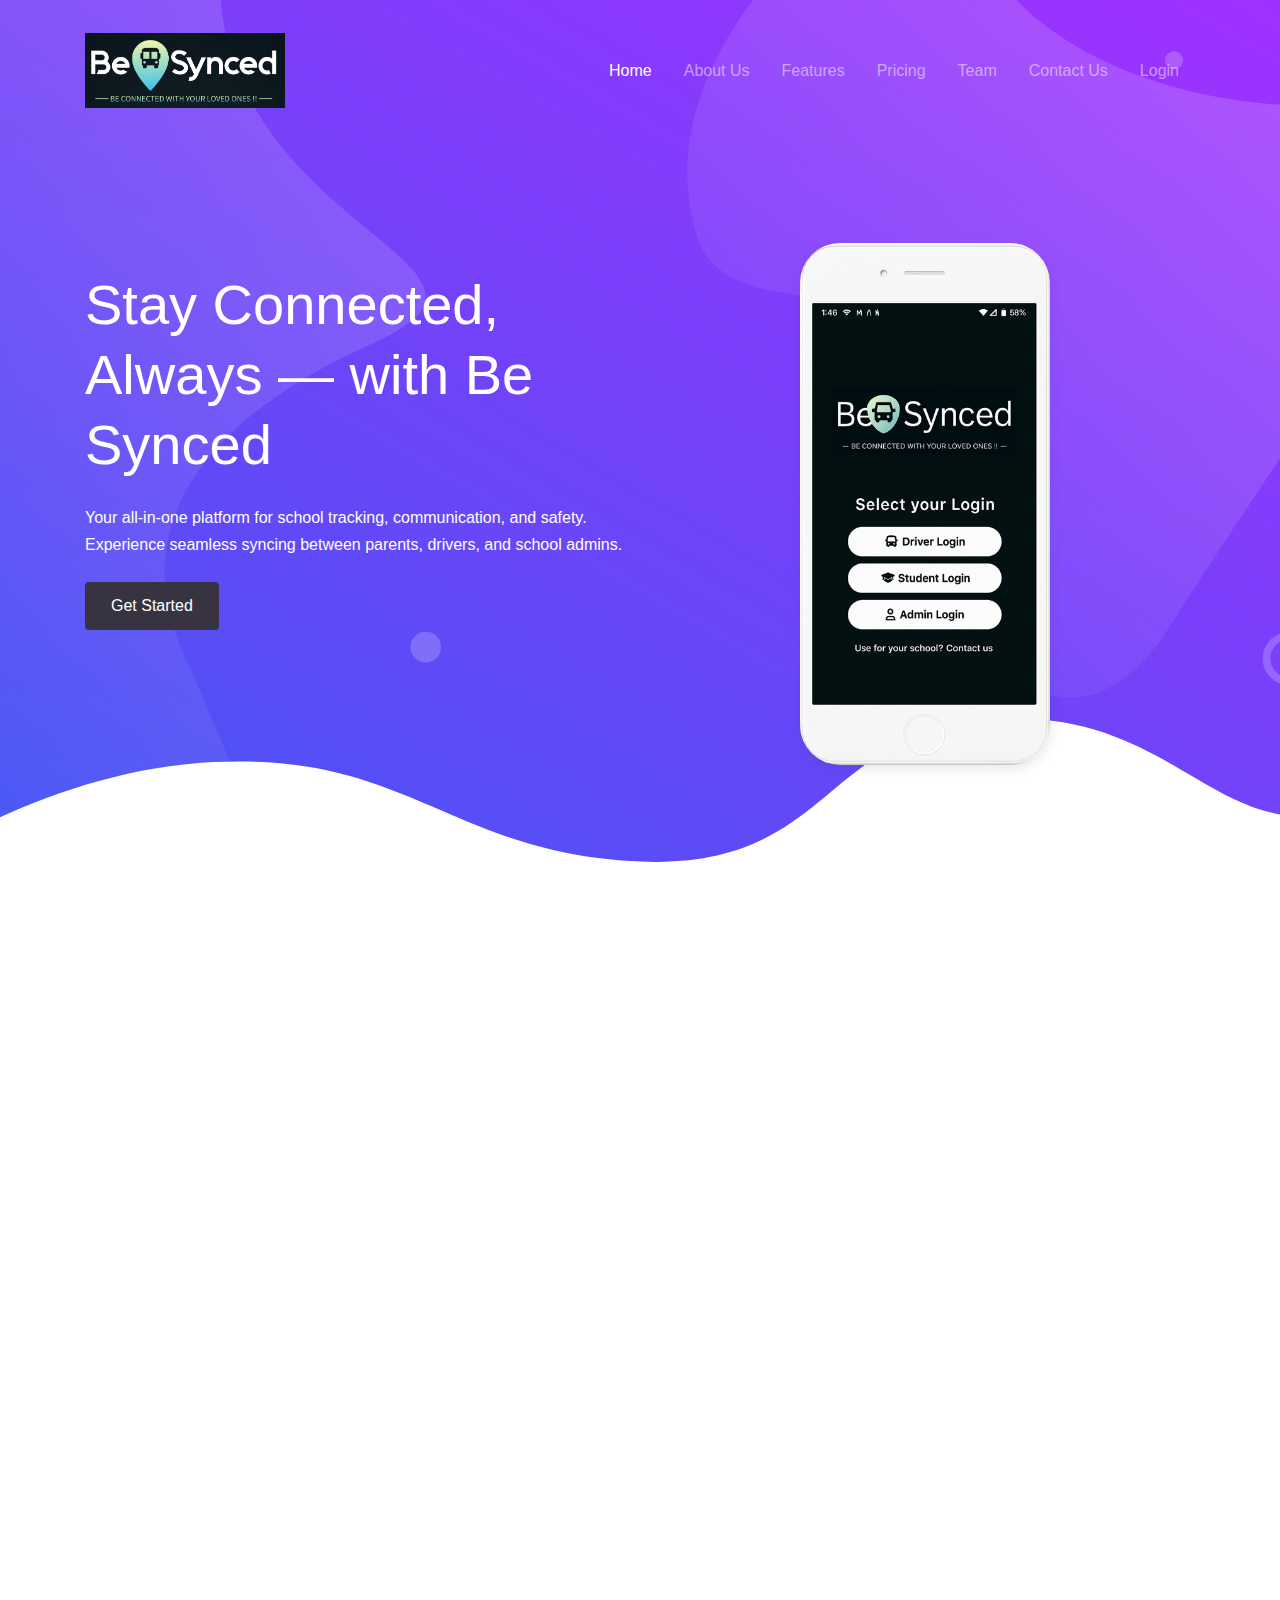
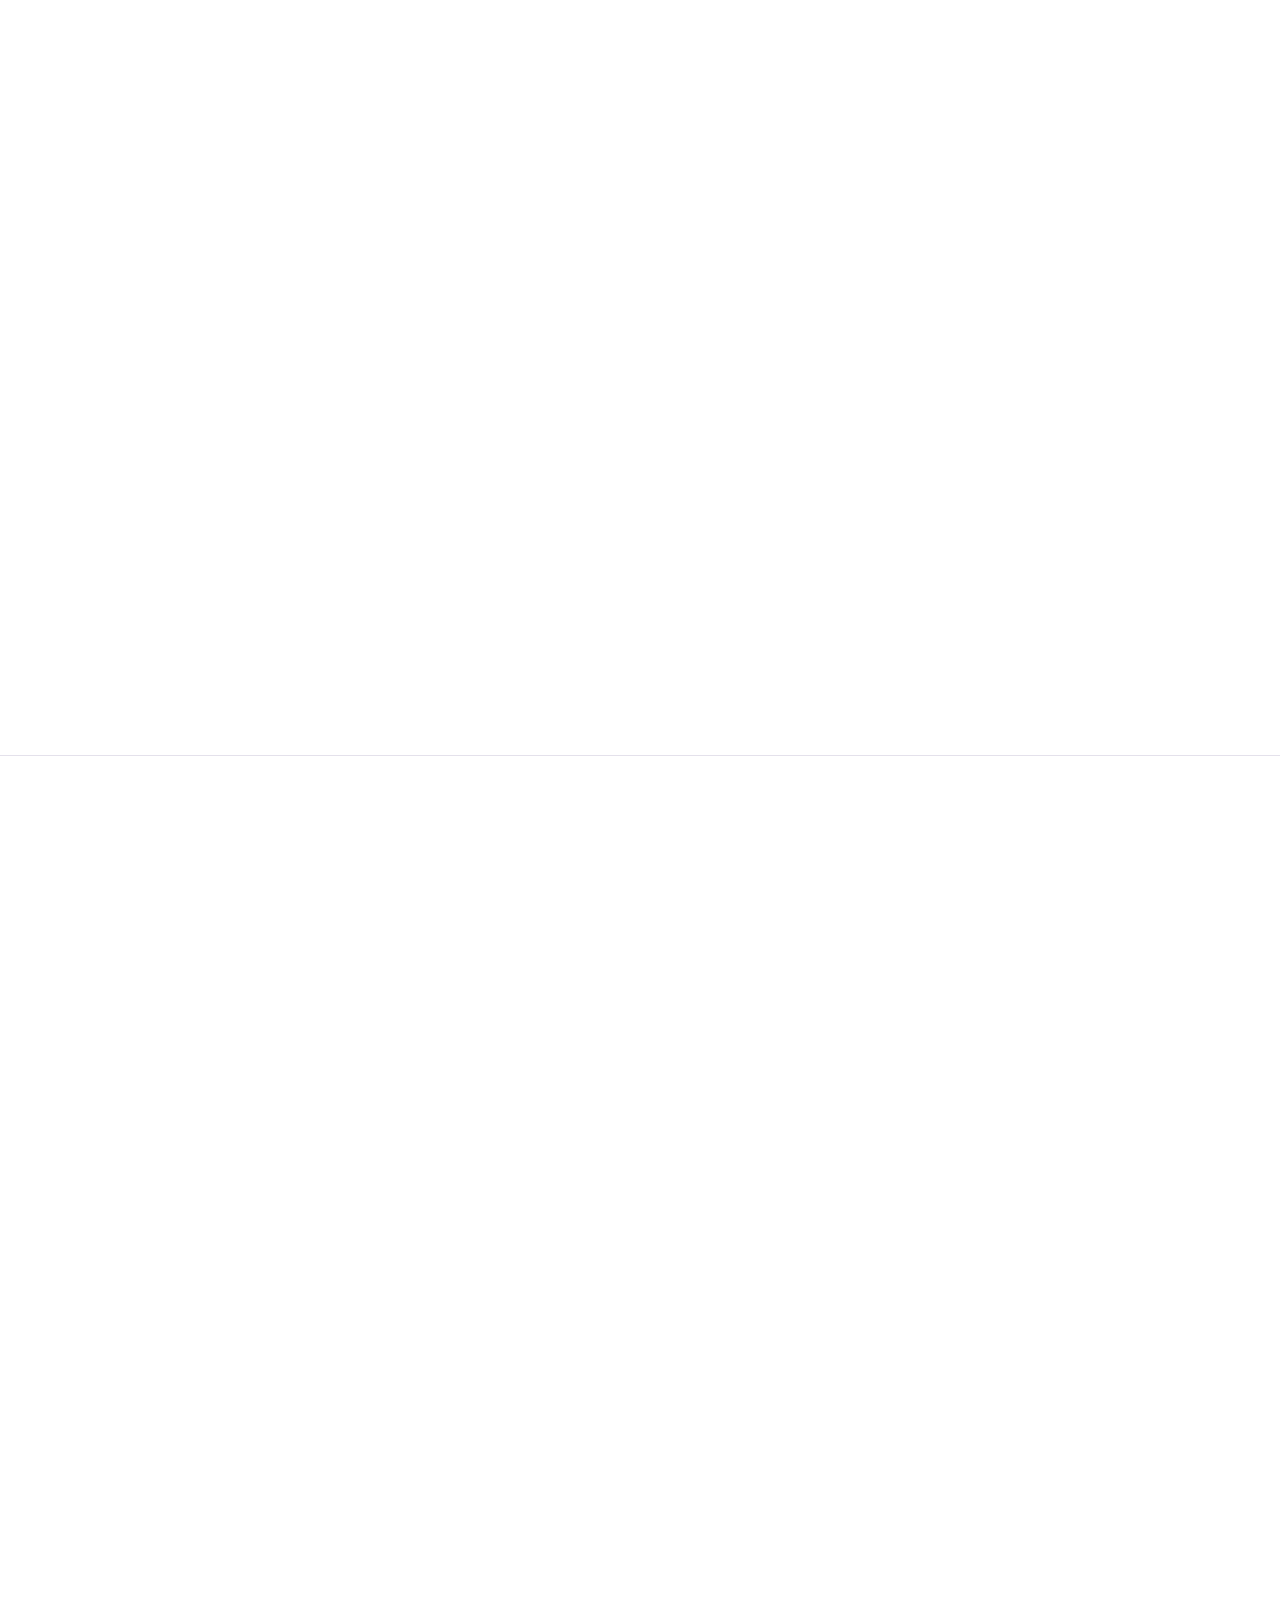
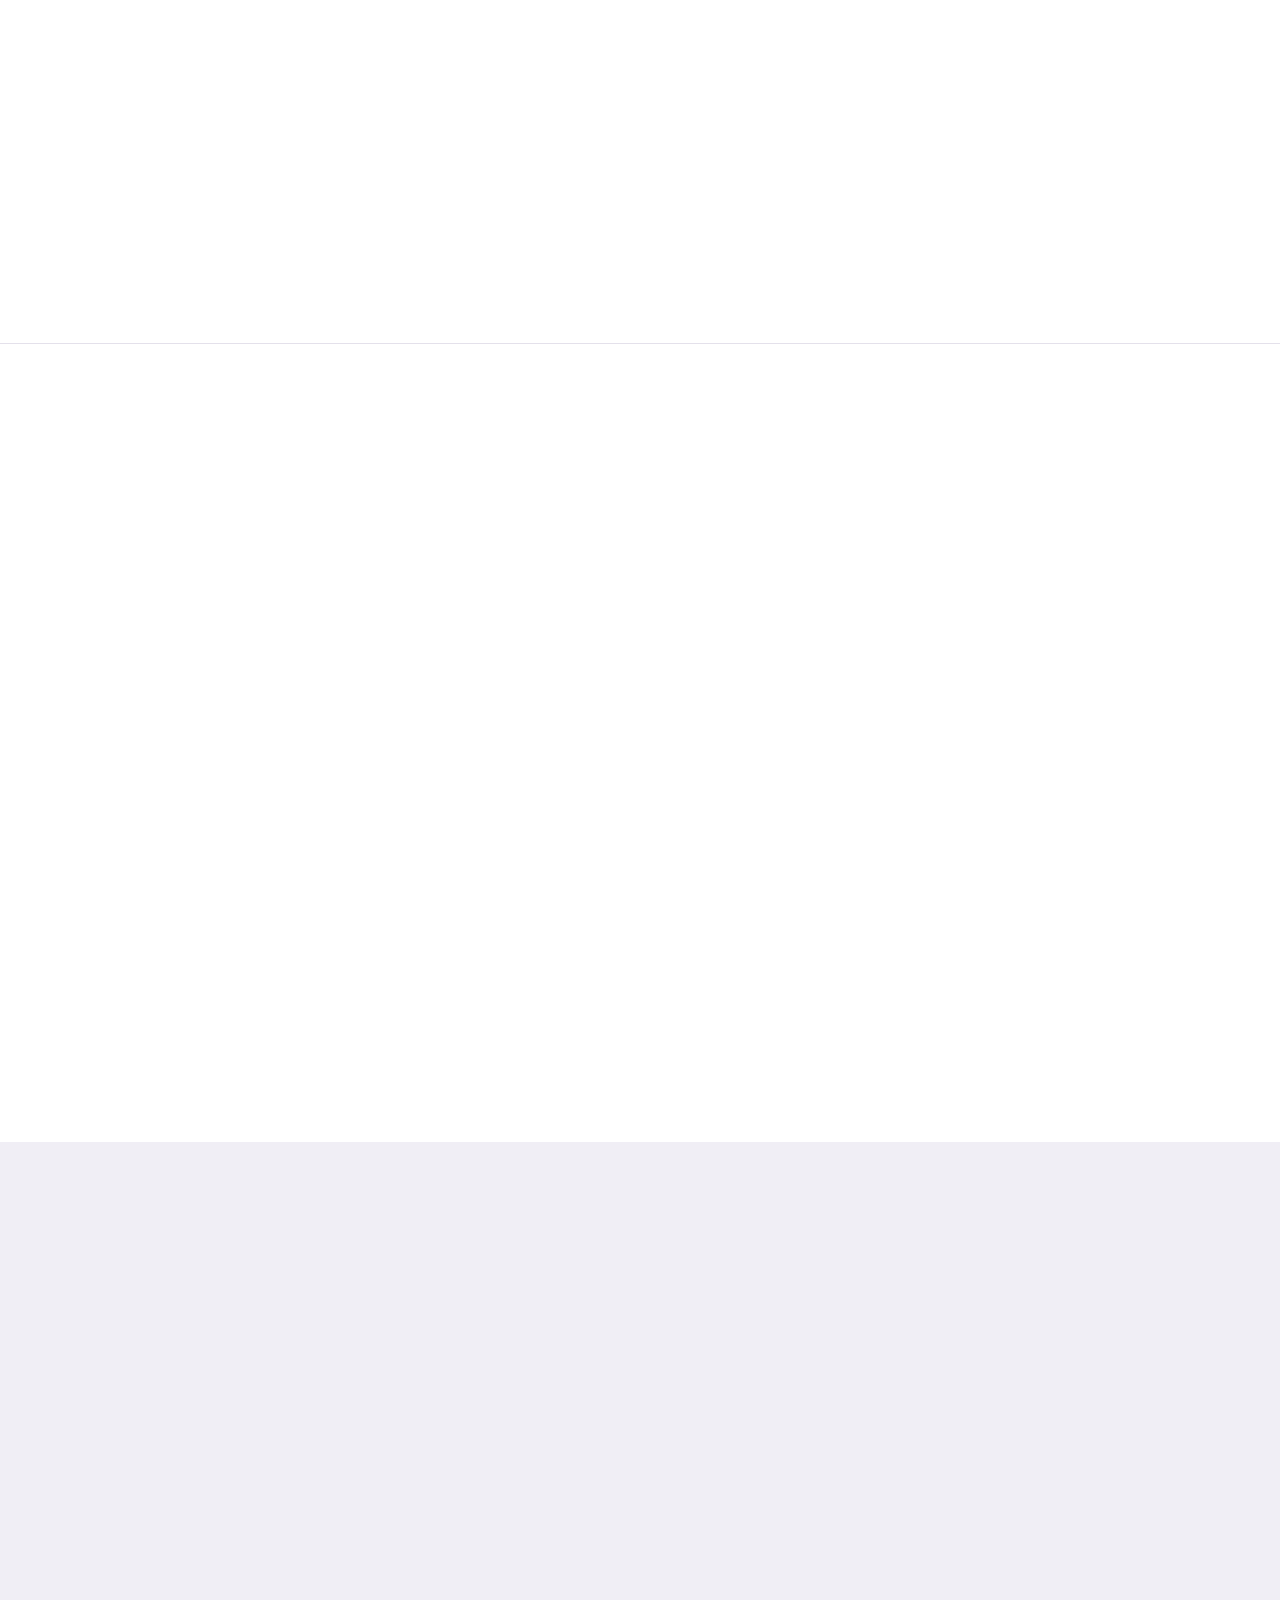
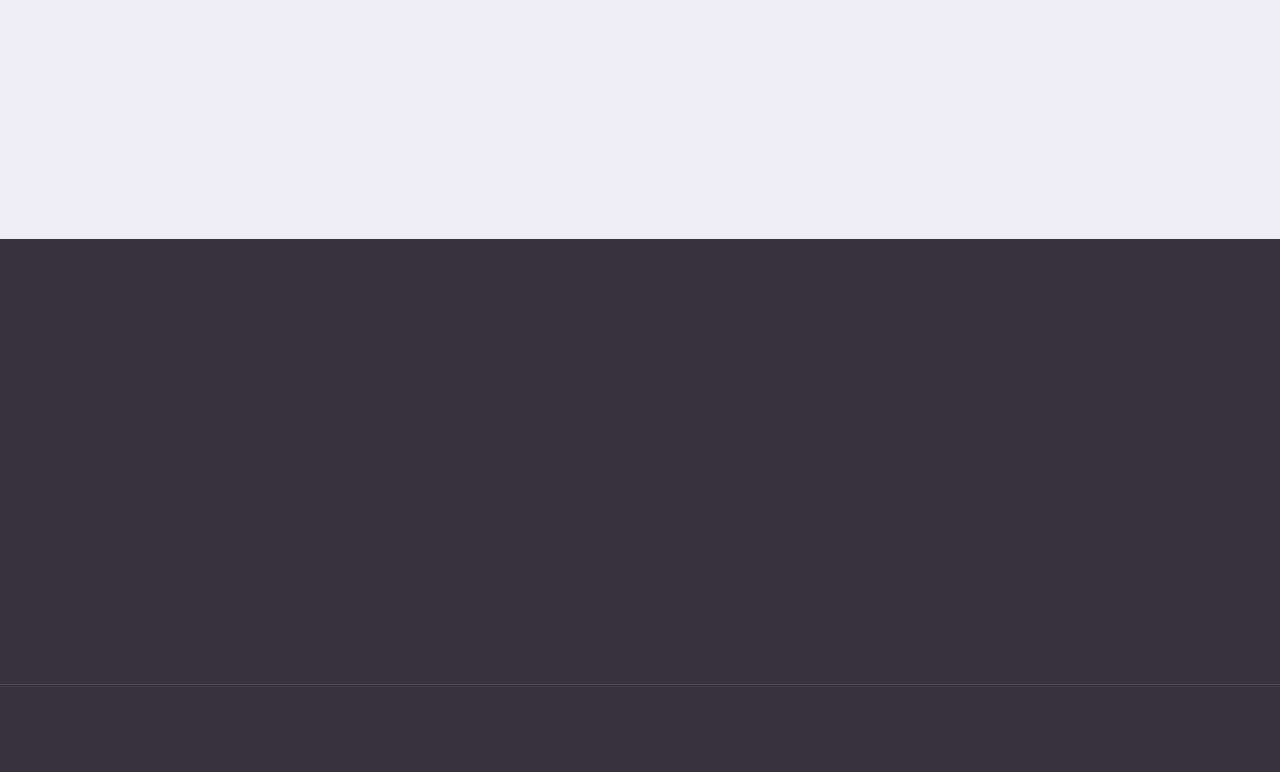
==== index.html @ e5b93aaa "Add files via upload" ====
<!DOCTYPE html>
<html lang="en">
  <head>
    <meta charset="UTF-8" />
    <meta name="viewport" content="width=device-width, initial-scale=1.0" />

    <meta http-equiv="X-UA-Compatible" content="ie=edge" />

    <meta name="description" content="Mobile Application HTML5 Template" />

    <meta name="copyright" content="MACode ID, https://www.macodeid.com/" />

    <title>Be Synced - M routes</title>

    <link
      rel="shortcut icon"
      href="assets/img/location-pin.png"
      type="image/x-icon"
    />

    <link rel="stylesheet" href="assets/css/maicons.css" />

    <link rel="stylesheet" href="assets/vendor/animate/animate.css" />

    <link
      rel="stylesheet"
      href="assets/vendor/owl-carousel/css/owl.carousel.min.css"
    />

    <link rel="stylesheet" href="assets/css/bootstrap.css" />

    <link rel="stylesheet" href="assets/css/mobster.css" />
  </head>
  <body>
    <nav class="navbar navbar-expand-lg navbar-dark navbar-floating">
      <div class="container">
        <a class="navbar-brand" href="#">
          <img src="assets/logo.png" alt="Be Synced" width="200rem" />
        </a>
        <button
          class="navbar-toggler"
          type="button"
          data-toggle="collapse"
          data-target="#navbarToggler"
          aria-controls="navbarToggler"
          aria-expanded="false"
          aria-label="Toggle navigation"
        >
          <span class="navbar-toggler-icon"></span>
        </button>

        <div class="collapse navbar-collapse" id="navbarToggler">
          <ul class="navbar-nav ml-auto mt-3 mt-lg-0">
            <li class="nav-item active">
              <a class="nav-link" href="#">Home</a>
            </li>
            <li class="nav-item">
              <a class="nav-link" href="#about">About Us</a>
            </li>
            <li class="nav-item">
              <a class="nav-link" href="#features">Features</a>
            </li>
            <li class="nav-item">
              <a class="nav-link" href="#pricing">Pricing</a>
            </li>
            <li class="nav-item">
              <a class="nav-link" href="#team">Team</a>
            </li>
            <li class="nav-item">
              <a class="nav-link" href="#contact">Contact Us</a>
            </li>
            <li class="nav-item">
              <a class="nav-link" href="#login">Login</a>
            </li>
          </ul>
        </div>
      </div>
    </nav>

    <div
      class="page-hero-section bg-image hero-home-2"
      style="background-image: url(assets/img/bg_hero_2.svg)"
    >
      <div class="hero-caption">
        <div class="container fg-white h-100">
          <div class="row align-items-center h-100">
            <div class="col-lg-6 wow fadeInUp">
              <h1 class="mb-4 fw-normal">
                Stay Connected, Always — with Be Synced
              </h1>
              <p class="mb-4">
                Your all-in-one platform for school tracking, communication, and
                safety. Experience seamless syncing between parents, drivers,
                and school admins.
              </p>
              <a href="#" class="btn btn-dark">Get Started</a>
            </div>
            <div class="col-lg-6 d-none d-lg-block wow zoomIn">
              <div class="img-place mobile-preview shadow floating-animate">
                <img
                  src="assets/img/landing.png"
                  alt="Be Synced App Preview"
                />
              </div>
            </div>
          </div>
        </div>
      </div>
    </div>

    <div id="features" class="page-section no-scroll">
      <div class="container">
        <h2 class="text-center wow fadeIn">Core Features</h2>
        <div class="row justify-content-center mt-5">
          <div class="col-lg-10">
            <div class="row justify-content-center">
              <div class="col-md-6 col-lg-4 py-3 wow fadeInLeft">
                <div class="card card-body border-0 text-center shadow pt-5">
                  <div class="svg-icon mx-auto mb-4">
                    <img
                      src="assets/img/bus.png"
                      alt=""
                      style="width: 60px; height: auto"
                    />
                  </div>
                  <h5 class="fg-gray">Real-Time Bus Tracking</h5>
                  <p class="fs-small">
                    Track the school bus live and get notified when your child
                    is near school or home.
                  </p>
                </div>
              </div>
              <div class="col-md-6 col-lg-4 py-3 wow fadeInUp">
                <div class="card card-body border-0 text-center shadow pt-5">
                  <div class="svg-icon mx-auto mb-4">
                    <img
                      src="assets/img/attendance.png"
                      alt=""
                      style="width: 60px; height: auto"
                    />
                  </div>
                  <h5 class="fg-gray">Smart Attendance</h5>
                  <p class="fs-small">
                    Automatic attendance system with monthly summaries and
                    alerts for parents and admins.
                  </p>
                </div>
              </div>
              <div class="col-md-6 col-lg-4 py-3 wow fadeInRight">
                <div class="card card-body border-0 text-center shadow pt-5">
                  <div class="svg-icon mx-auto mb-4">
                    <img
                      src="assets/img/chat.png"
                      alt="In-App Chat"
                      style="width: 60px; height: auto"
                    />
                  </div>
                  <h5 class="fg-gray">In-App Chat</h5>
                  <p class="fs-small">
                    Connect drivers, parents, and school staff through secure
                    messaging and alerts.
                  </p>
                </div>
              </div>
            </div>
          </div>
        </div>
      </div>
    </div>

    <div id="about" class="page-section">
      <div class="container">
        <div class="row align-items-center">
          <div class="col-lg-7 wow fadeIn">
            <div class="img-place">
              <img src="assets/img/landing2.jpeg" alt="About Be Synced" />
            </div>
          </div>
          <div class="col-lg-5 pl-lg-5 wow fadeInUp">
            <h2 class="mb-4">About Be Synced</h2>
            <p class="mb-4">
              Be Synced is a comprehensive mobile and web app crafted to
              streamline school transportation and communication. With real-time
              tracking, location-based notifications, and school-wide chat,
              we’re building a smarter, safer connection between school and
              home.
            </p>
            <a href="#features" class="btn btn-outline-primary rounded-pill"
              >Explore Features</a
            >
          </div>
        </div>
      </div>
    </div>

    <hr />

    <!-- Pricing Table -->
    <div class="page-section">
      <div class="container">
        <div class="row justify-content-center text-center wow fadeInUp">
          <div class="col-lg-6">
            <h2 class="mb-3">
              Experience Be Synced — Simple. Powerful. Affordable.
            </h2>
            <p class="mb-5">
              Unlock premium features for seamless school transport tracking,
              all without hidden fees.
            </p>

            <div
              class="btn-group btn-group-toggle rounded-pill btn-switch"
              data-toggle="buttons"
            >
              <label class="btn active">
                <input type="radio" name="options" id="monthly" checked />
                Monthly
              </label>
              <label class="btn">
                <input type="radio" name="options" id="annually" />
                Annually
              </label>
            </div>
          </div>
        </div>

        <div class="pricing-table mt-5 wow fadeInUp">
          <!-- Premium Plan -->
          <div class="pricing-item active no-transform">
            <div class="pricing-header">
              <h5>Premium Plan</h5>
              <h1 class="fw-normal">1500.00/bus</h1>
            </div>
            <div class="pricing-body">
              <ul class="theme-list">
                <li class="list-item">Live Driver & Bus Tracking</li>
                <li class="list-item">Geofencing Alerts</li>
                <li class="list-item">Attendance Management</li>
                <li class="list-item">Chat System for School</li>
                <li class="list-item">Admin Panel Access</li>
                <li class="list-item">24/7 Support</li>
              </ul>
            </div>
            <button class="btn btn-dark">Choose Plan</button>
          </div>

          <!-- Basic Plan -->
          <div class="pricing-item">
            <div class="pricing-header">
              <h5>Basic Plan</h5>
              <h1 class="fw-normal">1200.00/bus</h1>
            </div>
            <div class="pricing-body">
              <ul class="theme-list">
                <li class="list-item">Live Driver & Bus Tracking</li>
                <li class="list-item">Geofencing Alerts</li>
                <li class="list-item">Basic Notifications</li>
                <li class="list-item">Limited Admin Features</li>
                <li class="list-item">Email Support</li>
              </ul>
            </div>
            <button class="btn btn-dark">Choose Plan</button>
          </div>
        </div>
      </div>
    </div>

    <hr />

    <!-- Testimonials -->
    <div class="page-section">
      <div class="container">
        <div class="row justify-content-center text-center">
          <div class="col-lg-6 wow fadeIn">
            <h2>Trusted by Schools, Loved by Users</h2>
            <p>Hear what our users say about their experience with Be Synced</p>
          </div>
        </div>
      </div>

      <div class="container-fluid">
        <div class="owl-carousel stack-carousel mt-5 wow fadeInUp">
          <!-- Testimonial 1 -->
          <div class="item">
            <div class="ratings fs-small py-3">
              <span class="icon mai-star"></span>
              <span class="icon mai-star"></span>
              <span class="icon mai-star"></span>
              <span class="icon mai-star"></span>
              <span class="icon mai-star-half"></span>
            </div>

            <div class="caption">
              Be Synced has transformed how we manage our school transportation.
              Real-time tracking and alerts have made things safer and more
              efficient for our students.
            </div>

            <div class="avatar mt-3">
              <div class="avatar-img">
                <img src="assets/img/person/person_1.png" alt="Principal" />
              </div>
              <div class="avatar-caption">
                <p class="mb-0 fw-medium fg-primary">Anjali Mehra</p>
                <div class="fs-vsmall fw-medium">
                  Principal, Delhi Public School
                </div>
              </div>
            </div>
          </div>

          <!-- Testimonial 2 -->
          <div class="item">
            <div class="ratings fs-small py-3">
              <span class="icon mai-star"></span>
              <span class="icon mai-star"></span>
              <span class="icon mai-star"></span>
              <span class="icon mai-star"></span>
              <span class="icon mai-star"></span>
            </div>

            <div class="caption">
              Managing driver schedules and route tracking used to be chaotic.
              Be Synced made it incredibly easy to stay organized and
              communicate with drivers instantly.
            </div>

            <div class="avatar mt-3">
              <div class="avatar-img">
                <img
                  src="assets/img/person/person_2.png"
                  alt="Transport Manager"
                />
              </div>
              <div class="avatar-caption">
                <p class="mb-0 fw-medium fg-primary">Ravi Sharma</p>
                <div class="fs-vsmall fw-medium">Transport Manager</div>
              </div>
            </div>
          </div>

          <!-- Testimonial 3 -->
          <div class="item">
            <div class="ratings fs-small py-3">
              <span class="icon mai-star"></span>
              <span class="icon mai-star"></span>
              <span class="icon mai-star"></span>
              <span class="icon mai-star"></span>
              <span class="icon mai-star-half"></span>
            </div>

            <div class="caption">
              As a parent, knowing where the bus is and getting notified when my
              child reaches school brings peace of mind. Thank you, Be Synced!
            </div>

            <div class="avatar mt-3">
              <div class="avatar-img">
                <img src="assets/img/person/person_3.png" alt="Parent" />
              </div>
              <div class="avatar-caption">
                <p class="mb-0 fw-medium fg-primary">Neha Kapoor</p>
                <div class="fs-vsmall fw-medium">Parent</div>
              </div>
            </div>
          </div>
        </div>
      </div>
    </div>

    <!-- FAQ -->
    <div class="page-section bg-light">
      <div class="container">
        <div class="row justify-content-center align-items-center">
          <div class="col-lg-5 py-3 wow fadeInUp">
            <h2 class="mb-4">
              Frequently <br />
              Asked Questions
            </h2>
            <p>
              Got questions about Be Synced? We’ve answered some of the most
              common ones to help you get started faster and smoother.
            </p>

            <p class="fg-primary fw-medium">Still need help?</p>
            <a
              href="support@m-routes.tech"
              class="btn btn-gradient btn-split-icon rounded-pill"
            >
              <span class="icon mai-call-outline"></span> Contact Us
            </a>
          </div>
          <div class="col-lg-7 py-3 no-scroll-x">
            <div class="accordion accordion-gap" id="accordionFAQ">
              <!-- FAQ 1 -->
              <div class="accordion-item wow fadeInRight">
                <div class="accordion-trigger" id="headingOne">
                  <button
                    class="btn collapsed"
                    type="button"
                    data-toggle="collapse"
                    data-target="#faq1"
                    aria-expanded="false"
                    aria-controls="faq1"
                  >
                    How does real-time bus tracking work?
                  </button>
                </div>
                <div
                  id="faq1"
                  class="collapse"
                  aria-labelledby="headingOne"
                  data-parent="#accordionFAQ"
                >
                  <div class="accordion-content">
                    <p>
                      Be Synced uses GPS technology and mobile connectivity to
                      display the exact location of each bus on a live map.
                      Parents, drivers, and school admins can all see this from
                      their respective dashboards.
                    </p>
                  </div>
                </div>
              </div>

              <!-- FAQ 2 -->
              <div class="accordion-item wow fadeInRight">
                <div class="accordion-trigger" id="headingTwo">
                  <button
                    class="btn"
                    type="button"
                    data-toggle="collapse"
                    data-target="#faq2"
                    aria-expanded="true"
                    aria-controls="faq2"
                  >
                    Can parents receive notifications when buses arrive?
                  </button>
                </div>
                <div
                  id="faq2"
                  class="collapse show"
                  aria-labelledby="headingTwo"
                  data-parent="#accordionFAQ"
                >
                  <div class="accordion-content">
                    <p>
                      Yes! Parents can opt-in to receive real-time push
                      notifications when the bus is nearing pickup or drop-off
                      points, including when the child reaches or leaves school.
                    </p>
                  </div>
                </div>
              </div>

              <!-- FAQ 3 -->
              <div class="accordion-item wow fadeInRight">
                <div class="accordion-trigger" id="headingThree">
                  <button
                    class="btn collapsed"
                    type="button"
                    data-toggle="collapse"
                    data-target="#faq3"
                    aria-expanded="false"
                    aria-controls="faq3"
                  >
                    What if a driver changes the route?
                  </button>
                </div>
                <div
                  id="faq3"
                  class="collapse"
                  aria-labelledby="headingThree"
                  data-parent="#accordionFAQ"
                >
                  <div class="accordion-content">
                    <p>
                      Any route deviation is instantly visible to school
                      administrators. Alerts can be triggered if buses go off
                      the designated route, ensuring transparency and safety.
                    </p>
                  </div>
                </div>
              </div>

              <!-- FAQ 4 -->
              <div class="accordion-item wow fadeInRight">
                <div class="accordion-trigger" id="headingFour">
                  <button
                    class="btn collapsed"
                    type="button"
                    data-toggle="collapse"
                    data-target="#faq4"
                    aria-expanded="false"
                    aria-controls="faq4"
                  >
                    Is Be Synced available on both Android and iOS?
                  </button>
                </div>
                <div
                  id="faq4"
                  class="collapse"
                  aria-labelledby="headingFour"
                  data-parent="#accordionFAQ"
                >
                  <div class="accordion-content">
                    <p>
                      Currently, Be Synced is available for Android devices. An
                      iOS version is under development and will be launched
                      soon.
                    </p>
                  </div>
                </div>
              </div>

              <!-- FAQ 5 -->
              <div class="accordion-item wow fadeInRight">
                <div class="accordion-trigger" id="headingFive">
                  <button
                    class="btn collapsed"
                    type="button"
                    data-toggle="collapse"
                    data-target="#faq5"
                    aria-expanded="false"
                    aria-controls="faq5"
                  >
                    How secure is student data?
                  </button>
                </div>
                <div
                  id="faq5"
                  class="collapse"
                  aria-labelledby="headingFive"
                  data-parent="#accordionFAQ"
                >
                  <div class="accordion-content">
                    <p>
                      Be Synced follows industry best practices to secure data.
                      All communication is encrypted, and access to data is
                      restricted based on user roles (e.g., parent, driver,
                      admin).
                    </p>
                  </div>
                </div>
              </div>

              <!-- FAQ 6 -->
              <div class="accordion-item wow fadeInRight">
                <div class="accordion-trigger" id="headingSix">
                  <button
                    class="btn collapsed"
                    type="button"
                    data-toggle="collapse"
                    data-target="#faq6"
                    aria-expanded="false"
                    aria-controls="faq6"
                  >
                    Can we manage multiple schools with one account?
                  </button>
                </div>
                <div
                  id="faq6"
                  class="collapse"
                  aria-labelledby="headingSix"
                  data-parent="#accordionFAQ"
                >
                  <div class="accordion-content">
                    <p>
                      Yes. Be Synced supports multi-school management from a
                      single dashboard. Ideal for educational groups managing
                      several institutions.
                    </p>
                  </div>
                </div>
              </div>
            </div>
          </div>
        </div>
      </div>
    </div>

    <div class="page-footer-section bg-dark fg-white">
      <div class="container mb-5">
        <div class="row justify-content-center text-center wow fadeInUp">
          <div class="col-lg-8">
            <div class="text-center mb-3">
              <img src="assets/logo.png" alt="Be Synced Logo" height="80" />
            </div>
            <h3 class="mb-3"><span class="fg-primary">Be</span> Synced</h3>
            <p class="caption">
              Empowering schools and parents with real-time student transport
              monitoring and communication.<br />
              Designed for safety, reliability, and peace of mind.
            </p>

            <ul class="nav justify-content-center py-3">
              <li class="nav-item">
                <a href="index.html" class="nav-link fg-white px-4">Home</a>
              </li>
              <li class="nav-item">
                <a href="#features" class="nav-link fg-white px-4">Features</a>
              </li>
              <li class="nav-item">
                <a href="#pricing" class="nav-link fg-white px-4">Pricing</a>
              </li>
              <li class="nav-item">
                <a href="#testimonials" class="nav-link fg-white px-4"
                  >Testimonials</a
                >
              </li>
              <li class="nav-item">
                <a href="#faq" class="nav-link fg-white px-4">FAQ</a>
              </li>
            </ul>
          </div>
        </div>
      </div>

      <hr />
      <p class="text-center mt-4 wow fadeIn">
        &copy; 2025 <strong>M-Routes</strong>. All Rights Reserved. | Developed
        by
        <a href="mailto:support@mroutes.in" class="fg-white fw-medium"
          >Indian for India</a
        >
      </p>
    </div>

    <script src="assets/js/jquery-3.5.1.min.js"></script>

    <script src="assets/js/bootstrap.bundle.min.js"></script>

    <script src="assets/vendor/owl-carousel/js/owl.carousel.min.js"></script>

    <script src="assets/vendor/wow/wow.min.js"></script>

    <script src="assets/js/mobster.js"></script>
  </body>
</html>
---- assets/css/maicons.css ----
@font-face {
  font-family: 'maicons';
  src:  url('../fonts/maicons.eot?c9nlkl');
  src:  url('../fonts/maicons.eot?c9nlkl#iefix') format('embedded-opentype'),
    url('../fonts/maicons.ttf?c9nlkl') format('truetype'),
    url('../fonts/maicons.woff?c9nlkl') format('woff'),
    url('../fonts/maicons.svg?c9nlkl#maicons') format('svg');
  font-weight: normal;
  font-style: normal;
  font-display: block;
}

[class^="mai-"], [class*=" mai-"] {
  /* use !important to prevent issues with browser extensions that change fonts */
  font-family: 'maicons' !important;
  speak: none;
  font-style: normal;
  font-weight: normal;
  font-variant: normal;
  text-transform: none;
  line-height: 1;

  /* Better Font Rendering =========== */
  -webkit-font-smoothing: antialiased;
  -moz-osx-font-smoothing: grayscale;
}

.mai-add:before {
  content: "\e900";
}
.mai-add-circle:before {
  content: "\e901";
}
.mai-add-circle-outline:before {
  content: "\e902";
}
.mai-airplane:before {
  content: "\e903";
}
.mai-airplane-outline:before {
  content: "\e904";
}
.mai-alarm:before {
  content: "\e905";
}
.mai-alarm-outline:before {
  content: "\e906";
}
.mai-albums:before {
  content: "\e907";
}
.mai-albums-outline:before {
  content: "\e908";
}
.mai-alert:before {
  content: "\e909";
}
.mai-alert-circle:before {
  content: "\e90a";
}
.mai-alert-circle-outline:before {
  content: "\e90b";
}
.mai-analytics:before {
  content: "\e90c";
}
.mai-analytics-outline:before {
  content: "\e90d";
}
.mai-aperture:before {
  content: "\e90e";
}
.mai-aperture-outline:before {
  content: "\e90f";
}
.mai-apps:before {
  content: "\e910";
}
.mai-apps-outline:before {
  content: "\e911";
}
.mai-archive:before {
  content: "\e912";
}
.mai-archive-outline:before {
  content: "\e913";
}
.mai-arrow-back:before {
  content: "\e914";
}
.mai-arrow-back-circle:before {
  content: "\e915";
}
.mai-arrow-back-circle-outline:before {
  content: "\e916";
}
.mai-arrow-down:before {
  content: "\e917";
}
.mai-arrow-down-circle:before {
  content: "\e918";
}
.mai-arrow-down-circle-outline:before {
  content: "\e919";
}
.mai-arrow-forward:before {
  content: "\e91a";
}
.mai-arrow-forward-circle:before {
  content: "\e91b";
}
.mai-arrow-forward-circle-outline:before {
  content: "\e91c";
}
.mai-arrow-redo:before {
  content: "\e91d";
}
.mai-arrow-redo-circle:before {
  content: "\e91e";
}
.mai-arrow-redo-circle-outline:before {
  content: "\e91f";
}
.mai-arrow-redo-outline:before {
  content: "\e920";
}
.mai-arrow-undo:before {
  content: "\e921";
}
.mai-arrow-undo-circle:before {
  content: "\e922";
}
.mai-arrow-undo-circle-outline:before {
  content: "\e923";
}
.mai-arrow-undo-outline:before {
  content: "\e924";
}
.mai-arrow-up:before {
  content: "\e925";
}
.mai-arrow-up-circle:before {
  content: "\e926";
}
.mai-arrow-up-circle-outline:before {
  content: "\e927";
}
.mai-at:before {
  content: "\e928";
}
.mai-at-circle:before {
  content: "\e929";
}
.mai-at-circle-outline:before {
  content: "\e92a";
}
.mai-attach:before {
  content: "\e92b";
}
.mai-attach-outline:before {
  content: "\e92c";
}
.mai-backspace:before {
  content: "\e92d";
}
.mai-backspace-outline:before {
  content: "\e92e";
}
.mai-bandage:before {
  content: "\e92f";
}
.mai-bandage-outline:before {
  content: "\e930";
}
.mai-bar-chart:before {
  content: "\e932";
}
.mai-bar-chart-outline:before {
  content: "\e933";
}
.mai-barbell:before {
  content: "\e931";
}
.mai-barcode:before {
  content: "\e934";
}
.mai-barcode-outline:before {
  content: "\e935";
}
.mai-baseball:before {
  content: "\e936";
}
.mai-baseball-outline:before {
  content: "\e937";
}
.mai-basket:before {
  content: "\e938";
}
.mai-basket-outline:before {
  content: "\e93b";
}
.mai-basketball:before {
  content: "\e939";
}
.mai-basketball-outline:before {
  content: "\e93a";
}
.mai-battery-charging:before {
  content: "\e93c";
}
.mai-battery-dead:before {
  content: "\e93d";
}
.mai-battery-full:before {
  content: "\e93e";
}
.mai-battery-half:before {
  content: "\e93f";
}
.mai-beaker:before {
  content: "\e940";
}
.mai-beaker-outline:before {
  content: "\e941";
}
.mai-bed:before {
  content: "\e942";
}
.mai-bed-outline:before {
  content: "\e943";
}
.mai-beer:before {
  content: "\e944";
}
.mai-beer-outline:before {
  content: "\e945";
}
.mai-bicycle:before {
  content: "\e946";
}
.mai-bluetooth:before {
  content: "\e947";
}
.mai-boat:before {
  content: "\e948";
}
.mai-boat-outline:before {
  content: "\e949";
}
.mai-body:before {
  content: "\e94a";
}
.mai-body-outline:before {
  content: "\e94b";
}
.mai-bonfire:before {
  content: "\e94c";
}
.mai-bonfire-outline:before {
  content: "\e94d";
}
.mai-book:before {
  content: "\e94e";
}
.mai-book-outline:before {
  content: "\e953";
}
.mai-bookmark:before {
  content: "\e94f";
}
.mai-bookmark-outline:before {
  content: "\e950";
}
.mai-bookmarks:before {
  content: "\e951";
}
.mai-bookmarks-outline:before {
  content: "\e952";
}
.mai-briefcase:before {
  content: "\e954";
}
.mai-briefcase-outline:before {
  content: "\e955";
}
.mai-browsers:before {
  content: "\e956";
}
.mai-browsers-outline:before {
  content: "\e957";
}
.mai-brush:before {
  content: "\e958";
}
.mai-brush-outline:before {
  content: "\e959";
}
.mai-bug:before {
  content: "\e95a";
}
.mai-bug-outline:before {
  content: "\e95b";
}
.mai-build:before {
  content: "\e95c";
}
.mai-build-outline:before {
  content: "\e95d";
}
.mai-bulb:before {
  content: "\e95e";
}
.mai-bulb-outline:before {
  content: "\e95f";
}
.mai-bus:before {
  content: "\e960";
}
.mai-bus-outline:before {
  content: "\e963";
}
.mai-business:before {
  content: "\e961";
}
.mai-business-outline:before {
  content: "\e962";
}
.mai-cafe:before {
  content: "\e964";
}
.mai-cafe-outline:before {
  content: "\e965";
}
.mai-calculator:before {
  content: "\e966";
}
.mai-calculator-outline:before {
  content: "\e967";
}
.mai-calendar:before {
  content: "\e968";
}
.mai-calendar-outline:before {
  content: "\e969";
}
.mai-call:before {
  content: "\e96a";
}
.mai-call-outline:before {
  content: "\e96b";
}
.mai-camera:before {
  content: "\e96c";
}
.mai-camera-outline:before {
  content: "\e96d";
}
.mai-camera-reverse:before {
  content: "\e96e";
}
.mai-camera-reverse-outline:before {
  content: "\e96f";
}
.mai-car:before {
  content: "\e970";
}
.mai-car-outline:before {
  content: "\e97f";
}
.mai-car-sport:before {
  content: "\e980";
}
.mai-car-sport-outline:before {
  content: "\e981";
}
.mai-card:before {
  content: "\e971";
}
.mai-card-outline:before {
  content: "\e972";
}
.mai-caret-back:before {
  content: "\e973";
}
.mai-caret-back-circle:before {
  content: "\e974";
}
.mai-caret-back-circle-outline:before {
  content: "\e975";
}
.mai-caret-down:before {
  content: "\e976";
}
.mai-caret-down-circle:before {
  content: "\e977";
}
.mai-caret-down-circle-outline:before {
  content: "\e978";
}
.mai-caret-forward:before {
  content: "\e979";
}
.mai-caret-forward-circle:before {
  content: "\e97a";
}
.mai-caret-forward-circle-outline:before {
  content: "\e97b";
}
.mai-caret-up:before {
  content: "\e97c";
}
.mai-caret-up-circle:before {
  content: "\e97d";
}
.mai-caret-up-circle-outline:before {
  content: "\e97e";
}
.mai-cart:before {
  content: "\e982";
}
.mai-cart-outline:before {
  content: "\e983";
}
.mai-cash:before {
  content: "\e984";
}
.mai-cash-outline:before {
  content: "\e985";
}
.mai-chatbox:before {
  content: "\e986";
}
.mai-chatbox-ellipses:before {
  content: "\e987";
}
.mai-chatbox-ellipses-outline:before {
  content: "\e988";
}
.mai-chatbox-outline:before {
  content: "\e989";
}
.mai-chatbubble:before {
  content: "\e98a";
}
.mai-chatbubble-ellipses:before {
  content: "\e98b";
}
.mai-chatbubble-ellipses-outline:before {
  content: "\e98c";
}
.mai-chatbubble-outline:before {
  content: "\e98d";
}
.mai-chatbubbles:before {
  content: "\e98e";
}
.mai-chatbubbles-outline:before {
  content: "\e98f";
}
.mai-checkbox:before {
  content: "\e990";
}
.mai-checkbox-outline:before {
  content: "\e991";
}
.mai-checkmark:before {
  content: "\e992";
}
.mai-checkmark-circle:before {
  content: "\e993";
}
.mai-checkmark-circle-outline:before {
  content: "\e994";
}
.mai-checkmark-done:before {
  content: "\e995";
}
.mai-checkmark-done-circle:before {
  content: "\e996";
}
.mai-checkmark-done-circle-outline:before {
  content: "\e997";
}
.mai-chevron-back:before {
  content: "\e998";
}
.mai-chevron-back-circle:before {
  content: "\e999";
}
.mai-chevron-back-circle-outline:before {
  content: "\e99a";
}
.mai-chevron-down:before {
  content: "\e99b";
}
.mai-chevron-down-circle:before {
  content: "\e99c";
}
.mai-chevron-down-circle-outline:before {
  content: "\e99d";
}
.mai-chevron-forward:before {
  content: "\e99e";
}
.mai-chevron-forward-circle:before {
  content: "\e99f";
}
.mai-chevron-forward-circle-outline:before {
  content: "\e9a0";
}
.mai-chevron-up:before {
  content: "\e9a1";
}
.mai-chevron-up-circle:before {
  content: "\e9a2";
}
.mai-chevron-up-circle-outline:before {
  content: "\e9a3";
}
.mai-clipboard:before {
  content: "\e9a4";
}
.mai-clipboard-outline:before {
  content: "\e9a5";
}
.mai-close:before {
  content: "\e9a6";
}
.mai-close-circle:before {
  content: "\e9a7";
}
.mai-close-circle-outline:before {
  content: "\e9a8";
}
.mai-cloud:before {
  content: "\e9a9";
}
.mai-cloud-circle:before {
  content: "\e9aa";
}
.mai-cloud-circle-outline:before {
  content: "\e9ab";
}
.mai-cloud-done:before {
  content: "\e9ac";
}
.mai-cloud-done-outline:before {
  content: "\e9ad";
}
.mai-cloud-download:before {
  content: "\e9ae";
}
.mai-cloud-download-outline:before {
  content: "\e9af";
}
.mai-cloud-offline:before {
  content: "\e9b0";
}
.mai-cloud-offline-outline:before {
  content: "\e9b1";
}
.mai-cloud-outline:before {
  content: "\e9b2";
}
.mai-cloud-upload:before {
  content: "\e9b3";
}
.mai-cloud-upload-outline:before {
  content: "\e9b4";
}
.mai-cloudy:before {
  content: "\e9b5";
}
.mai-cloudy-night:before {
  content: "\e9b6";
}
.mai-cloudy-night-outline:before {
  content: "\e9b7";
}
.mai-cloudy-outline:before {
  content: "\e9b8";
}
.mai-code:before {
  content: "\e9b9";
}
.mai-code-download:before {
  content: "\e9ba";
}
.mai-code-slash:before {
  content: "\e9bb";
}
.mai-code-working:before {
  content: "\e9bc";
}
.mai-cog:before {
  content: "\e9bd";
}
.mai-color-fill:before {
  content: "\e9be";
}
.mai-color-fill-outline:before {
  content: "\e9bf";
}
.mai-color-filter:before {
  content: "\e9c0";
}
.mai-color-filter-outline:before {
  content: "\e9c1";
}
.mai-color-palette:before {
  content: "\e9c2";
}
.mai-color-palette-outline:before {
  content: "\e9c3";
}
.mai-color-wand:before {
  content: "\e9c4";
}
.mai-color-wand-outline:before {
  content: "\e9c5";
}
.mai-compass:before {
  content: "\e9c6";
}
.mai-compass-outline:before {
  content: "\e9c7";
}
.mai-construct:before {
  content: "\e9c8";
}
.mai-construct-outline:before {
  content: "\e9c9";
}
.mai-contract:before {
  content: "\e9ca";
}
.mai-contrast:before {
  content: "\e9cb";
}
.mai-copy:before {
  content: "\e9cc";
}
.mai-copy-outline:before {
  content: "\e9cd";
}
.mai-create:before {
  content: "\e9ce";
}
.mai-create-outline:before {
  content: "\e9cf";
}
.mai-crop:before {
  content: "\e9d0";
}
.mai-cube:before {
  content: "\e9d1";
}
.mai-cube-outline:before {
  content: "\e9d2";
}
.mai-cut:before {
  content: "\e9d3";
}
.mai-desktop:before {
  content: "\e9d4";
}
.mai-desktop-outline:before {
  content: "\e9d5";
}
.mai-disc:before {
  content: "\e9d6";
}
.mai-disc-outline:before {
  content: "\e9d7";
}
.mai-document:before {
  content: "\e9d8";
}
.mai-document-outline:before {
  content: "\e9d9";
}
.mai-document-text:before {
  content: "\e9dc";
}
.mai-document-text-outline:before {
  content: "\e9dd";
}
.mai-documents:before {
  content: "\e9da";
}
.mai-documents-outline:before {
  content: "\e9db";
}
.mai-download:before {
  content: "\e9de";
}
.mai-download-outline:before {
  content: "\e9df";
}
.mai-duplicate:before {
  content: "\e9e0";
}
.mai-duplicate-outline:before {
  content: "\e9e1";
}
.mai-ear:before {
  content: "\e9e2";
}
.mai-ear-outline:before {
  content: "\e9e3";
}
.mai-earth:before {
  content: "\e9e4";
}
.mai-earth-outline:before {
  content: "\e9e5";
}
.mai-easel:before {
  content: "\e9e6";
}
.mai-easel-outline:before {
  content: "\e9e7";
}
.mai-egg:before {
  content: "\e9e8";
}
.mai-egg-outline:before {
  content: "\e9e9";
}
.mai-ellipse:before {
  content: "\e9ea";
}
.mai-ellipse-outline:before {
  content: "\e9eb";
}
.mai-ellipsis-horizontal:before {
  content: "\e9ec";
}
.mai-ellipsis-horizontal-circle:before {
  content: "\e9ed";
}
.mai-ellipsis-vertical:before {
  content: "\e9ee";
}
.mai-ellipsis-vertical-circle:before {
  content: "\e9ef";
}
.mai-enter:before {
  content: "\e9f0";
}
.mai-enter-outline:before {
  content: "\e9f1";
}
.mai-exit:before {
  content: "\e9f2";
}
.mai-exit-outline:before {
  content: "\e9f3";
}
.mai-expand:before {
  content: "\e9f4";
}
.mai-eye:before {
  content: "\e9f5";
}
.mai-eye-off:before {
  content: "\e9f8";
}
.mai-eye-off-outline:before {
  content: "\e9f9";
}
.mai-eye-outline:before {
  content: "\e9fa";
}
.mai-eyedrop:before {
  content: "\e9f6";
}
.mai-eyedrop-outline:before {
  content: "\e9f7";
}
.mai-fast-food:before {
  content: "\e9fb";
}
.mai-fast-food-outline:before {
  content: "\e9fc";
}
.mai-female:before {
  content: "\e9fd";
}
.mai-file-tray:before {
  content: "\e9fe";
}
.mai-file-tray-full:before {
  content: "\e9ff";
}
.mai-file-tray-full-outline:before {
  content: "\ea00";
}
.mai-file-tray-outline:before {
  content: "\ea01";
}
.mai-film:before {
  content: "\ea02";
}
.mai-film-outline:before {
  content: "\ea03";
}
.mai-filter:before {
  content: "\ea04";
}
.mai-finger-print:before {
  content: "\ea05";
}
.mai-fitness:before {
  content: "\ea06";
}
.mai-fitness-outline:before {
  content: "\ea07";
}
.mai-flag:before {
  content: "\ea08";
}
.mai-flag-outline:before {
  content: "\ea09";
}
.mai-flame:before {
  content: "\ea0a";
}
.mai-flame-outline:before {
  content: "\ea0b";
}
.mai-flash:before {
  content: "\ea0c";
}
.mai-flash-off:before {
  content: "\ea0f";
}
.mai-flash-off-outline:before {
  content: "\ea10";
}
.mai-flash-outline:before {
  content: "\ea11";
}
.mai-flashlight:before {
  content: "\ea0d";
}
.mai-flashlight-outline:before {
  content: "\ea0e";
}
.mai-flask:before {
  content: "\ea12";
}
.mai-flask-outline:before {
  content: "\ea13";
}
.mai-flower:before {
  content: "\ea14";
}
.mai-flower-outline:before {
  content: "\ea15";
}
.mai-folder:before {
  content: "\ea16";
}
.mai-folder-open:before {
  content: "\ea17";
}
.mai-folder-open-outline:before {
  content: "\ea18";
}
.mai-folder-outline:before {
  content: "\ea19";
}
.mai-football:before {
  content: "\ea1a";
}
.mai-football-outline:before {
  content: "\ea1b";
}
.mai-funnel:before {
  content: "\ea1c";
}
.mai-funnel-outline:before {
  content: "\ea1d";
}
.mai-game-controller:before {
  content: "\ea1e";
}
.mai-game-controller-outline:before {
  content: "\ea1f";
}
.mai-gift:before {
  content: "\ea20";
}
.mai-gift-outline:before {
  content: "\ea21";
}
.mai-git-branch:before {
  content: "\ea22";
}
.mai-git-commit:before {
  content: "\ea23";
}
.mai-git-compare:before {
  content: "\ea24";
}
.mai-git-merge:before {
  content: "\ea25";
}
.mai-git-network:before {
  content: "\ea26";
}
.mai-git-pull-request:before {
  content: "\ea27";
}
.mai-glasses:before {
  content: "\ea28";
}
.mai-glasses-outline:before {
  content: "\ea29";
}
.mai-globe:before {
  content: "\ea2a";
}
.mai-globe-outline:before {
  content: "\ea2b";
}
.mai-golf:before {
  content: "\ea2c";
}
.mai-golf-outline:before {
  content: "\ea2d";
}
.mai-grid:before {
  content: "\ea2e";
}
.mai-grid-outline:before {
  content: "\ea2f";
}
.mai-hammer:before {
  content: "\ea30";
}
.mai-hammer-outline:before {
  content: "\ea31";
}
.mai-hand-left:before {
  content: "\ea32";
}
.mai-hand-left-outline:before {
  content: "\ea33";
}
.mai-hand-right:before {
  content: "\ea34";
}
.mai-hand-right-outline:before {
  content: "\ea35";
}
.mai-happy:before {
  content: "\ea36";
}
.mai-happy-outline:before {
  content: "\ea37";
}
.mai-hardware-chip:before {
  content: "\ea38";
}
.mai-hardware-chip-outline:before {
  content: "\ea39";
}
.mai-headset:before {
  content: "\ea3a";
}
.mai-headset-outline:before {
  content: "\ea3b";
}
.mai-heart:before {
  content: "\ea3c";
}
.mai-heart-circle:before {
  content: "\ea3d";
}
.mai-heart-circle-outline:before {
  content: "\ea3e";
}
.mai-heart-dislike:before {
  content: "\ea3f";
}
.mai-heart-dislike-circle:before {
  content: "\ea40";
}
.mai-heart-dislike-circle-outline:before {
  content: "\ea41";
}
.mai-heart-dislike-outline:before {
  content: "\ea42";
}
.mai-heart-half:before {
  content: "\ea43";
}
.mai-heart-half-outline:before {
  content: "\ea44";
}
.mai-heart-outline:before {
  content: "\ea45";
}
.mai-help:before {
  content: "\ea46";
}
.mai-help-buoy:before {
  content: "\ea47";
}
.mai-help-buoy-outline:before {
  content: "\ea48";
}
.mai-help-circle:before {
  content: "\ea49";
}
.mai-help-circle-outline:before {
  content: "\ea4a";
}
.mai-home:before {
  content: "\ea4b";
}
.mai-home-outline:before {
  content: "\ea4c";
}
.mai-hourglass:before {
  content: "\ea4d";
}
.mai-hourglass-outline:before {
  content: "\ea4e";
}
.mai-ice-cream:before {
  content: "\ea4f";
}
.mai-ice-cream-outline:before {
  content: "\ea50";
}
.mai-image:before {
  content: "\ea51";
}
.mai-image-outline:before {
  content: "\ea52";
}
.mai-images:before {
  content: "\ea53";
}
.mai-images-outline:before {
  content: "\ea54";
}
.mai-infinite:before {
  content: "\ea55";
}
.mai-information:before {
  content: "\ea56";
}
.mai-information-circle:before {
  content: "\ea57";
}
.mai-information-circle-outline:before {
  content: "\ea58";
}
.mai-journal:before {
  content: "\ea59";
}
.mai-journal-outline:before {
  content: "\ea5a";
}
.mai-key:before {
  content: "\ea5b";
}
.mai-key-outline:before {
  content: "\ea5c";
}
.mai-keypad:before {
  content: "\ea5d";
}
.mai-keypad-outline:before {
  content: "\ea5e";
}
.mai-language:before {
  content: "\ea5f";
}
.mai-laptop:before {
  content: "\ea60";
}
.mai-laptop-outline:before {
  content: "\ea61";
}
.mai-layers:before {
  content: "\ea62";
}
.mai-layers-outline:before {
  content: "\ea63";
}
.mai-leaf:before {
  content: "\ea64";
}
.mai-leaf-outline:before {
  content: "\ea65";
}
.mai-library:before {
  content: "\ea66";
}
.mai-library-outline:before {
  content: "\ea67";
}
.mai-link:before {
  content: "\ea68";
}
.mai-list:before {
  content: "\ea69";
}
.mai-list-circle:before {
  content: "\ea6a";
}
.mai-list-circle-outline:before {
  content: "\ea6b";
}
.mai-locate:before {
  content: "\ea6c";
}
.mai-location:before {
  content: "\ea6d";
}
.mai-location-outline:before {
  content: "\ea6e";
}
.mai-lock-closed:before {
  content: "\ea6f";
}
.mai-lock-closed-outline:before {
  content: "\ea70";
}
.mai-lock-open:before {
  content: "\ea71";
}
.mai-lock-open-outline:before {
  content: "\ea72";
}
.mai-log-in:before {
  content: "\ea73";
}
.mai-log-in-outline:before {
  content: "\ea74";
}
.mai-log-out:before {
  content: "\ea75";
}
.mai-log-out-outline:before {
  content: "\ea76";
}
.mai-logo-500px:before {
  content: "\ea8e";
}
.mai-logo-accessible-icon:before {
  content: "\eaef";
}
.mai-logo-accusoft:before {
  content: "\eba2";
}
.mai-logo-algolia:before {
  content: "\eba3";
}
.mai-logo-alipay:before {
  content: "\eba4";
}
.mai-logo-amazon:before {
  content: "\eba5";
}
.mai-logo-amplify:before {
  content: "\eba6";
}
.mai-logo-android:before {
  content: "\eba7";
}
.mai-logo-angular:before {
  content: "\eba8";
}
.mai-logo-apple:before {
  content: "\eba9";
}
.mai-logo-apple-appstore:before {
  content: "\ebaa";
}
.mai-logo-aws:before {
  content: "\ebab";
}
.mai-logo-behance:before {
  content: "\ebac";
}
.mai-logo-bitbucket:before {
  content: "\ebad";
}
.mai-logo-bitcoin:before {
  content: "\ebae";
}
.mai-logo-blackberry:before {
  content: "\ebaf";
}
.mai-logo-blogger:before {
  content: "\ebb0";
}
.mai-logo-buffer:before {
  content: "\ebb1";
}
.mai-logo-buysellads:before {
  content: "\ebb2";
}
.mai-logo-capacitor:before {
  content: "\ebb3";
}
.mai-logo-cc-amazon-pay:before {
  content: "\ebb4";
}
.mai-logo-cc-amex:before {
  content: "\ebb5";
}
.mai-logo-cc-apple-pay:before {
  content: "\ebb6";
}
.mai-logo-cc-diners-club:before {
  content: "\ebb7";
}
.mai-logo-cc-discover:before {
  content: "\ebb8";
}
.mai-logo-cc-jcb:before {
  content: "\ebb9";
}
.mai-logo-cc-mastercard:before {
  content: "\ebba";
}
.mai-logo-cc-paypal:before {
  content: "\ebbb";
}
.mai-logo-cc-stripe:before {
  content: "\ebbc";
}
.mai-logo-cc-visa:before {
  content: "\ebbd";
}
.mai-logo-chrome:before {
  content: "\ebbe";
}
.mai-logo-closed-captioning:before {
  content: "\ebbf";
}
.mai-logo-codepen:before {
  content: "\ebc0";
}
.mai-logo-cpanel:before {
  content: "\ebc1";
}
.mai-logo-creative-commons:before {
  content: "\ebc2";
}
.mai-logo-css3:before {
  content: "\ebc3";
}
.mai-logo-cuttlefish:before {
  content: "\ebc4";
}
.mai-logo-d-and-d:before {
  content: "\ebc5";
}
.mai-logo-dashcube:before {
  content: "\ebc6";
}
.mai-logo-designernews:before {
  content: "\ebc7";
}
.mai-logo-deviantart:before {
  content: "\ebc8";
}
.mai-logo-digg:before {
  content: "\ebc9";
}
.mai-logo-digital-ocean:before {
  content: "\ebca";
}
.mai-logo-discord:before {
  content: "\ebcb";
}
.mai-logo-discourse:before {
  content: "\ebcc";
}
.mai-logo-dochub:before {
  content: "\ebcd";
}
.mai-logo-docker:before {
  content: "\ebce";
}
.mai-logo-dribbble:before {
  content: "\ebcf";
}
.mai-logo-dropbox:before {
  content: "\ebd0";
}
.mai-logo-drupal:before {
  content: "\ebd1";
}
.mai-logo-dyalog:before {
  content: "\ebd2";
}
.mai-logo-earlybirds:before {
  content: "\ebd3";
}
.mai-logo-ebay:before {
  content: "\ebd4";
}
.mai-logo-edge:before {
  content: "\ebd5";
}
.mai-logo-electron:before {
  content: "\ebd6";
}
.mai-logo-elementor:before {
  content: "\ebd7";
}
.mai-logo-ello:before {
  content: "\ebd8";
}
.mai-logo-ember:before {
  content: "\ebd9";
}
.mai-logo-empire:before {
  content: "\ebda";
}
.mai-logo-envira:before {
  content: "\ebdb";
}
.mai-logo-erlang:before {
  content: "\ebdc";
}
.mai-logo-etsy:before {
  content: "\ebdd";
}
.mai-logo-euro:before {
  content: "\ebde";
}
.mai-logo-expeditedssl:before {
  content: "\ebdf";
}
.mai-logo-facebook:before {
  content: "\ebe0";
}
.mai-logo-facebook-f:before {
  content: "\ebe1";
}
.mai-logo-facebook-messenger:before {
  content: "\ebe2";
}
.mai-logo-firebase:before {
  content: "\ebe3";
}
.mai-logo-firefox:before {
  content: "\ebe4";
}
.mai-logo-flickr:before {
  content: "\ebe5";
}
.mai-logo-flipboard:before {
  content: "\ebe6";
}
.mai-logo-fly:before {
  content: "\ebe7";
}
.mai-logo-foursquare:before {
  content: "\ebe8";
}
.mai-logo-freebsd:before {
  content: "\ebe9";
}
.mai-logo-gg:before {
  content: "\ebea";
}
.mai-logo-git:before {
  content: "\ebeb";
}
.mai-logo-github:before {
  content: "\ebec";
}
.mai-logo-github-alt:before {
  content: "\ebed";
}
.mai-logo-gitlab:before {
  content: "\ebee";
}
.mai-logo-gitter:before {
  content: "\ebef";
}
.mai-logo-glide:before {
  content: "\ebf0";
}
.mai-logo-glide-g:before {
  content: "\ebf1";
}
.mai-logo-google:before {
  content: "\ebf2";
}
.mai-logo-google-drive:before {
  content: "\ebf3";
}
.mai-logo-google-play:before {
  content: "\ebf4";
}
.mai-logo-google-playstore:before {
  content: "\ebf5";
}
.mai-logo-google-plus:before {
  content: "\ebf6";
}
.mai-logo-google-plus-g:before {
  content: "\ebf7";
}
.mai-logo-google-wallet:before {
  content: "\ebf8";
}
.mai-logo-grunt:before {
  content: "\ebf9";
}
.mai-logo-gulp:before {
  content: "\ebfa";
}
.mai-logo-hackernews:before {
  content: "\ebfb";
}
.mai-logo-hotjar:before {
  content: "\ebfc";
}
.mai-logo-html5:before {
  content: "\ebfd";
}
.mai-logo-hubspot:before {
  content: "\ebfe";
}
.mai-logo-imdb:before {
  content: "\ebff";
}
.mai-logo-instagram:before {
  content: "\ec00";
}
.mai-logo-internet-explorer:before {
  content: "\ec01";
}
.mai-logo-ionic:before {
  content: "\ec02";
}
.mai-logo-ionitron:before {
  content: "\ec03";
}
.mai-logo-itunes:before {
  content: "\ec04";
}
.mai-logo-java:before {
  content: "\ec05";
}
.mai-logo-javascript:before {
  content: "\ec06";
}
.mai-logo-joomla:before {
  content: "\ec07";
}
.mai-logo-jsfiddle:before {
  content: "\ec08";
}
.mai-logo-keycdn:before {
  content: "\ec09";
}
.mai-logo-laravel:before {
  content: "\ec0a";
}
.mai-logo-lastfm:before {
  content: "\ec0b";
}
.mai-logo-leanpub:before {
  content: "\ec0c";
}
.mai-logo-less:before {
  content: "\ec0d";
}
.mai-logo-line:before {
  content: "\ec0e";
}
.mai-logo-linkedin:before {
  content: "\ec0f";
}
.mai-logo-linux:before {
  content: "\ec10";
}
.mai-logo-magento:before {
  content: "\ec11";
}
.mai-logo-mailchimp:before {
  content: "\ec12";
}
.mai-logo-markdown:before {
  content: "\ec13";
}
.mai-logo-maxcdn:before {
  content: "\ec14";
}
.mai-logo-medium:before {
  content: "\ec15";
}
.mai-logo-medium-m:before {
  content: "\ec16";
}
.mai-logo-meetup:before {
  content: "\ec17";
}
.mai-logo-microsoft:before {
  content: "\ec18";
}
.mai-logo-mix:before {
  content: "\ec19";
}
.mai-logo-mixcloud:before {
  content: "\ec1a";
}
.mai-logo-nodejs:before {
  content: "\ec1b";
}
.mai-logo-npm:before {
  content: "\ec1c";
}
.mai-logo-octocat:before {
  content: "\ec1d";
}
.mai-logo-opencart:before {
  content: "\ec1e";
}
.mai-logo-openid:before {
  content: "\ec1f";
}
.mai-logo-opera:before {
  content: "\ec20";
}
.mai-logo-patreon:before {
  content: "\ec21";
}
.mai-logo-paypal:before {
  content: "\ec22";
}
.mai-logo-php:before {
  content: "\ec23";
}
.mai-logo-pinterest:before {
  content: "\ec24";
}
.mai-logo-pinterest-p:before {
  content: "\ec25";
}
.mai-logo-playstation:before {
  content: "\ec26";
}
.mai-logo-product-hunt:before {
  content: "\ec27";
}
.mai-logo-pwa:before {
  content: "\ec28";
}
.mai-logo-python:before {
  content: "\ec29";
}
.mai-logo-qq:before {
  content: "\ec2a";
}
.mai-logo-quora:before {
  content: "\ec2b";
}
.mai-logo-react:before {
  content: "\ec2c";
}
.mai-logo-readme:before {
  content: "\ec2d";
}
.mai-logo-reddit:before {
  content: "\ec2e";
}
.mai-logo-researchgate:before {
  content: "\ec2f";
}
.mai-logo-rocketchat:before {
  content: "\ec30";
}
.mai-logo-rss:before {
  content: "\ec31";
}
.mai-logo-safari:before {
  content: "\ec32";
}
.mai-logo-sass:before {
  content: "\ec33";
}
.mai-logo-scribd:before {
  content: "\ec34";
}
.mai-logo-searchengin:before {
  content: "\ec35";
}
.mai-logo-sellcast:before {
  content: "\ec36";
}
.mai-logo-sellsy:before {
  content: "\ec37";
}
.mai-logo-skype:before {
  content: "\ec38";
}
.mai-logo-slack:before {
  content: "\ec39";
}
.mai-logo-slideshare:before {
  content: "\ec3a";
}
.mai-logo-snapchat:before {
  content: "\ec3b";
}
.mai-logo-soundcloud:before {
  content: "\ec3c";
}
.mai-logo-spotify:before {
  content: "\ec3d";
}
.mai-logo-squarespace:before {
  content: "\ec3e";
}
.mai-logo-stack-exchange:before {
  content: "\ec3f";
}
.mai-logo-stackoverflow:before {
  content: "\ec40";
}
.mai-logo-staylinked:before {
  content: "\ec41";
}
.mai-logo-steam:before {
  content: "\ec42";
}
.mai-logo-stencil:before {
  content: "\ec43";
}
.mai-logo-stripe:before {
  content: "\ec44";
}
.mai-logo-stripe-s:before {
  content: "\ec45";
}
.mai-logo-teamspeak:before {
  content: "\ec46";
}
.mai-logo-telegram:before {
  content: "\ec47";
}
.mai-logo-trello:before {
  content: "\ec48";
}
.mai-logo-tripadvisor:before {
  content: "\ec49";
}
.mai-logo-tumblr:before {
  content: "\ec4a";
}
.mai-logo-tux:before {
  content: "\ec4b";
}
.mai-logo-twitch:before {
  content: "\ec4c";
}
.mai-logo-twitter:before {
  content: "\ec4d";
}
.mai-logo-uber:before {
  content: "\ec4e";
}
.mai-logo-uikit:before {
  content: "\ec4f";
}
.mai-logo-usd:before {
  content: "\ec50";
}
.mai-logo-viacoin:before {
  content: "\ec51";
}
.mai-logo-viadeo:before {
  content: "\ec52";
}
.mai-logo-viber:before {
  content: "\ec53";
}
.mai-logo-vimeo:before {
  content: "\ec54";
}
.mai-logo-vk:before {
  content: "\ec55";
}
.mai-logo-vue:before {
  content: "\ec56";
}
.mai-logo-web-component:before {
  content: "\ec57";
}
.mai-logo-weebly:before {
  content: "\ec58";
}
.mai-logo-weibo:before {
  content: "\ec59";
}
.mai-logo-whatsapp:before {
  content: "\ec5a";
}
.mai-logo-whmcs:before {
  content: "\ec5b";
}
.mai-logo-wikipedia-w:before {
  content: "\ec5c";
}
.mai-logo-windows:before {
  content: "\ec5d";
}
.mai-logo-wix:before {
  content: "\ec5e";
}
.mai-logo-wordpress:before {
  content: "\ec5f";
}
.mai-logo-xbox:before {
  content: "\ec60";
}
.mai-logo-xing:before {
  content: "\ec61";
}
.mai-logo-yahoo:before {
  content: "\ec62";
}
.mai-logo-yen:before {
  content: "\ec63";
}
.mai-logo-youtube:before {
  content: "\ec64";
}
.mai-magnet:before {
  content: "\ea77";
}
.mai-magnet-outline:before {
  content: "\ea78";
}
.mai-mail:before {
  content: "\ea79";
}
.mai-mail-open:before {
  content: "\ea7a";
}
.mai-mail-open-outline:before {
  content: "\ea7b";
}
.mai-mail-outline:before {
  content: "\ea7c";
}
.mai-mail-unread:before {
  content: "\ea7d";
}
.mai-mail-unread-outline:before {
  content: "\ea7e";
}
.mai-male:before {
  content: "\ea7f";
}
.mai-male-female:before {
  content: "\ea80";
}
.mai-man:before {
  content: "\ea81";
}
.mai-man-outline:before {
  content: "\ea82";
}
.mai-map:before {
  content: "\ea83";
}
.mai-map-outline:before {
  content: "\ea84";
}
.mai-medal:before {
  content: "\ea85";
}
.mai-medal-outline:before {
  content: "\ea86";
}
.mai-medical:before {
  content: "\ea87";
}
.mai-medical-outline:before {
  content: "\ea88";
}
.mai-medkit:before {
  content: "\ea89";
}
.mai-medkit-outline:before {
  content: "\ea8a";
}
.mai-megaphone:before {
  content: "\ea8b";
}
.mai-megaphone-outline:before {
  content: "\ea8c";
}
.mai-menu:before {
  content: "\ea8d";
}
.mai-mic:before {
  content: "\ea8f";
}
.mai-mic-circle:before {
  content: "\ea90";
}
.mai-mic-circle-outline:before {
  content: "\ea91";
}
.mai-mic-off:before {
  content: "\ea92";
}
.mai-mic-off-circle:before {
  content: "\ea93";
}
.mai-mic-off-circle-outline:before {
  content: "\ea94";
}
.mai-mic-off-outline:before {
  content: "\ea95";
}
.mai-mic-outline:before {
  content: "\ea96";
}
.mai-moon:before {
  content: "\ea97";
}
.mai-moon-outline:before {
  content: "\ea98";
}
.mai-move:before {
  content: "\ea99";
}
.mai-musical-note:before {
  content: "\ea9a";
}
.mai-musical-note-outline:before {
  content: "\ea9b";
}
.mai-musical-notes:before {
  content: "\ea9c";
}
.mai-musical-notes-outline:before {
  content: "\ea9d";
}
.mai-navigate:before {
  content: "\ea9e";
}
.mai-navigate-circle:before {
  content: "\ea9f";
}
.mai-navigate-circle-outline:before {
  content: "\eaa0";
}
.mai-navigate-outline:before {
  content: "\eaa1";
}
.mai-newspaper:before {
  content: "\eaa2";
}
.mai-newspaper-outline:before {
  content: "\eaa3";
}
.mai-notifications:before {
  content: "\eaa4";
}
.mai-notifications-circle:before {
  content: "\eaa5";
}
.mai-notifications-circle-outline:before {
  content: "\eaa6";
}
.mai-notifications-off:before {
  content: "\eaa7";
}
.mai-notifications-off-circle:before {
  content: "\eaa8";
}
.mai-notifications-off-circle-outline:before {
  content: "\eaa9";
}
.mai-notifications-off-outline:before {
  content: "\eaaa";
}
.mai-notifications-outline:before {
  content: "\eaab";
}
.mai-nuclear:before {
  content: "\eaac";
}
.mai-nuclear-outline:before {
  content: "\eaad";
}
.mai-nutrition:before {
  content: "\eaae";
}
.mai-nutrition-outline:before {
  content: "\eaaf";
}
.mai-open:before {
  content: "\eab0";
}
.mai-open-outline:before {
  content: "\eab1";
}
.mai-options:before {
  content: "\eab2";
}
.mai-options-outline:before {
  content: "\eab3";
}
.mai-paper-plane:before {
  content: "\eab4";
}
.mai-paper-plane-outline:before {
  content: "\eab5";
}
.mai-partly-sunny:before {
  content: "\eab6";
}
.mai-partly-sunny-outline:before {
  content: "\eab7";
}
.mai-pause:before {
  content: "\eab8";
}
.mai-pause-circle:before {
  content: "\eab9";
}
.mai-pause-circle-outline:before {
  content: "\eaba";
}
.mai-paw:before {
  content: "\eabb";
}
.mai-paw-outline:before {
  content: "\eabc";
}
.mai-pencil:before {
  content: "\eabd";
}
.mai-people:before {
  content: "\eabe";
}
.mai-people-circle:before {
  content: "\eabf";
}
.mai-people-circle-outline:before {
  content: "\eac0";
}
.mai-people-outline:before {
  content: "\eac1";
}
.mai-person:before {
  content: "\eac2";
}
.mai-person-add:before {
  content: "\eac3";
}
.mai-person-add-outline:before {
  content: "\eac4";
}
.mai-person-circle:before {
  content: "\eac5";
}
.mai-person-circle-outline:before {
  content: "\eac6";
}
.mai-person-outline:before {
  content: "\eac7";
}
.mai-person-remove:before {
  content: "\eac8";
}
.mai-person-remove-outline:before {
  content: "\eac9";
}
.mai-phone-landscape:before {
  content: "\eaca";
}
.mai-phone-landscape-outline:before {
  content: "\eacb";
}
.mai-phone-portrait:before {
  content: "\eacc";
}
.mai-phone-portrait-outline:before {
  content: "\eacd";
}
.mai-pie-chart:before {
  content: "\eace";
}
.mai-pie-chart-outline:before {
  content: "\eacf";
}
.mai-pin:before {
  content: "\ead0";
}
.mai-pin-outline:before {
  content: "\ead1";
}
.mai-pint:before {
  content: "\ead2";
}
.mai-pint-outline:before {
  content: "\ead3";
}
.mai-pizza:before {
  content: "\ead4";
}
.mai-pizza-outline:before {
  content: "\ead5";
}
.mai-planet:before {
  content: "\ead6";
}
.mai-planet-outline:before {
  content: "\ead7";
}
.mai-play:before {
  content: "\ead8";
}
.mai-play-back:before {
  content: "\ead9";
}
.mai-play-back-circle:before {
  content: "\eada";
}
.mai-play-back-circle-outline:before {
  content: "\eadb";
}
.mai-play-back-outline:before {
  content: "\eadc";
}
.mai-play-circle:before {
  content: "\eadd";
}
.mai-play-circle-outline:before {
  content: "\eade";
}
.mai-play-forward:before {
  content: "\eadf";
}
.mai-play-forward-circle:before {
  content: "\eae0";
}
.mai-play-forward-circle-outline:before {
  content: "\eae1";
}
.mai-play-forward-outline:before {
  content: "\eae2";
}
.mai-play-outline:before {
  content: "\eae3";
}
.mai-play-skip-back:before {
  content: "\eae4";
}
.mai-play-skip-back-circle:before {
  content: "\eae5";
}
.mai-play-skip-back-circle-outline:before {
  content: "\eae6";
}
.mai-play-skip-back-outline:before {
  content: "\eae7";
}
.mai-play-skip-forward:before {
  content: "\eae8";
}
.mai-play-skip-forward-circle:before {
  content: "\eae9";
}
.mai-play-skip-forward-circle-outline:before {
  content: "\eaea";
}
.mai-play-skip-forward-outline:before {
  content: "\eaeb";
}
.mai-podium:before {
  content: "\eaec";
}
.mai-podium-outline:before {
  content: "\eaed";
}
.mai-power:before {
  content: "\eaee";
}
.mai-pricetag:before {
  content: "\eaf0";
}
.mai-pricetag-outline:before {
  content: "\eaf1";
}
.mai-pricetags:before {
  content: "\eaf2";
}
.mai-pricetags-outline:before {
  content: "\eaf3";
}
.mai-print:before {
  content: "\eaf4";
}
.mai-print-outline:before {
  content: "\eaf5";
}
.mai-pulse:before {
  content: "\eaf6";
}
.mai-pulse-outline:before {
  content: "\eaf7";
}
.mai-push:before {
  content: "\eaf8";
}
.mai-push-outline:before {
  content: "\eaf9";
}
.mai-qr-code:before {
  content: "\eafa";
}
.mai-qr-code-outline:before {
  content: "\eafb";
}
.mai-radio:before {
  content: "\eafc";
}
.mai-radio-button-off:before {
  content: "\eafd";
}
.mai-radio-button-on:before {
  content: "\eafe";
}
.mai-rainy:before {
  content: "\eaff";
}
.mai-rainy-outline:before {
  content: "\eb00";
}
.mai-reader:before {
  content: "\eb01";
}
.mai-reader-outline:before {
  content: "\eb02";
}
.mai-receipt:before {
  content: "\eb03";
}
.mai-receipt-outline:before {
  content: "\eb04";
}
.mai-recording:before {
  content: "\eb05";
}
.mai-recording-outline:before {
  content: "\eb06";
}
.mai-refresh:before {
  content: "\eb07";
}
.mai-refresh-circle:before {
  content: "\eb08";
}
.mai-refresh-circle-outline:before {
  content: "\eb09";
}
.mai-reload:before {
  content: "\eb0a";
}
.mai-reload-circle:before {
  content: "\eb0b";
}
.mai-reload-circle-outline:before {
  content: "\eb0c";
}
.mai-remove:before {
  content: "\eb0d";
}
.mai-remove-circle:before {
  content: "\eb0e";
}
.mai-remove-circle-outline:before {
  content: "\eb0f";
}
.mai-reorder-four:before {
  content: "\eb10";
}
.mai-reorder-three:before {
  content: "\eb11";
}
.mai-reorder-two:before {
  content: "\eb12";
}
.mai-repeat:before {
  content: "\eb13";
}
.mai-resize:before {
  content: "\eb14";
}
.mai-restaurant:before {
  content: "\eb15";
}
.mai-restaurant-outline:before {
  content: "\eb16";
}
.mai-return-down-back:before {
  content: "\eb17";
}
.mai-return-down-forward:before {
  content: "\eb18";
}
.mai-return-up-back:before {
  content: "\eb19";
}
.mai-return-up-forward:before {
  content: "\eb1a";
}
.mai-ribbon:before {
  content: "\eb1b";
}
.mai-ribbon-outline:before {
  content: "\eb1c";
}
.mai-rocket:before {
  content: "\eb1d";
}
.mai-rocket-outline:before {
  content: "\eb1e";
}
.mai-rose:before {
  content: "\eb1f";
}
.mai-rose-outline:before {
  content: "\eb20";
}
.mai-sad:before {
  content: "\eb21";
}
.mai-sad-outline:before {
  content: "\eb22";
}
.mai-save:before {
  content: "\eb23";
}
.mai-save-outline:before {
  content: "\eb24";
}
.mai-scan:before {
  content: "\eb25";
}
.mai-scan-circle:before {
  content: "\eb26";
}
.mai-scan-circle-outline:before {
  content: "\eb27";
}
.mai-school:before {
  content: "\eb28";
}
.mai-school-outline:before {
  content: "\eb29";
}
.mai-search:before {
  content: "\eb2a";
}
.mai-search-circle:before {
  content: "\eb2b";
}
.mai-search-circle-outline:before {
  content: "\eb2c";
}
.mai-send:before {
  content: "\eb2d";
}
.mai-send-outline:before {
  content: "\eb2e";
}
.mai-server:before {
  content: "\eb2f";
}
.mai-server-outline:before {
  content: "\eb30";
}
.mai-settings:before {
  content: "\eb31";
}
.mai-settings-outline:before {
  content: "\eb32";
}
.mai-shapes:before {
  content: "\eb33";
}
.mai-shapes-outline:before {
  content: "\eb34";
}
.mai-share:before {
  content: "\eb35";
}
.mai-share-outline:before {
  content: "\eb36";
}
.mai-share-social:before {
  content: "\eb37";
}
.mai-share-social-outline:before {
  content: "\eb38";
}
.mai-shield:before {
  content: "\eb39";
}
.mai-shield-checkmark:before {
  content: "\eb3a";
}
.mai-shield-checkmark-outline:before {
  content: "\eb3b";
}
.mai-shield-outline:before {
  content: "\eb3c";
}
.mai-shirt:before {
  content: "\eb3d";
}
.mai-shirt-outline:before {
  content: "\eb3e";
}
.mai-shuffle:before {
  content: "\eb3f";
}
.mai-skull:before {
  content: "\eb40";
}
.mai-skull-outline:before {
  content: "\eb41";
}
.mai-snow:before {
  content: "\eb42";
}
.mai-speedometer:before {
  content: "\eb43";
}
.mai-speedometer-outline:before {
  content: "\eb44";
}
.mai-square:before {
  content: "\eb45";
}
.mai-square-outline:before {
  content: "\eb46";
}
.mai-star:before {
  content: "\eb47";
}
.mai-star-half:before {
  content: "\eb48";
}
.mai-star-outline:before {
  content: "\eb49";
}
.mai-stats-chart:before {
  content: "\eb4a";
}
.mai-stats-chart-outline:before {
  content: "\eb4b";
}
.mai-stop:before {
  content: "\eb4c";
}
.mai-stop-circle:before {
  content: "\eb4d";
}
.mai-stop-circle-outline:before {
  content: "\eb4e";
}
.mai-stop-outline:before {
  content: "\eb4f";
}
.mai-stopwatch:before {
  content: "\eb50";
}
.mai-stopwatch-outline:before {
  content: "\eb51";
}
.mai-subway:before {
  content: "\eb52";
}
.mai-subway-outline:before {
  content: "\eb53";
}
.mai-sunny:before {
  content: "\eb54";
}
.mai-sunny-outline:before {
  content: "\eb55";
}
.mai-swap-horizontal:before {
  content: "\eb56";
}
.mai-swap-vertical:before {
  content: "\eb57";
}
.mai-sync:before {
  content: "\eb58";
}
.mai-sync-circle:before {
  content: "\eb59";
}
.mai-sync-circle-outline:before {
  content: "\eb5a";
}
.mai-tablet-landscape:before {
  content: "\eb5b";
}
.mai-tablet-landscape-outline:before {
  content: "\eb5c";
}
.mai-tablet-portrait:before {
  content: "\eb5d";
}
.mai-tablet-portrait-outline:before {
  content: "\eb5e";
}
.mai-tennisball:before {
  content: "\eb5f";
}
.mai-tennisball-outline:before {
  content: "\eb60";
}
.mai-terminal:before {
  content: "\eb61";
}
.mai-terminal-outline:before {
  content: "\eb62";
}
.mai-text:before {
  content: "\eb63";
}
.mai-thermometer:before {
  content: "\eb64";
}
.mai-thermometer-outline:before {
  content: "\eb65";
}
.mai-thumbs-down:before {
  content: "\eb66";
}
.mai-thumbs-down-outline:before {
  content: "\eb67";
}
.mai-thumbs-up:before {
  content: "\eb68";
}
.mai-thumbs-up-outline:before {
  content: "\eb69";
}
.mai-thunderstorm:before {
  content: "\eb6a";
}
.mai-thunderstorm-outline:before {
  content: "\eb6b";
}
.mai-time:before {
  content: "\eb6c";
}
.mai-time-outline:before {
  content: "\eb6d";
}
.mai-timer:before {
  content: "\eb6e";
}
.mai-timer-outline:before {
  content: "\eb6f";
}
.mai-today:before {
  content: "\eb70";
}
.mai-today-outline:before {
  content: "\eb71";
}
.mai-toggle:before {
  content: "\eb72";
}
.mai-toggle-outline:before {
  content: "\eb73";
}
.mai-trail-sign:before {
  content: "\eb74";
}
.mai-trail-sign-outline:before {
  content: "\eb75";
}
.mai-train:before {
  content: "\eb76";
}
.mai-train-outline:before {
  content: "\eb77";
}
.mai-transgender:before {
  content: "\eb78";
}
.mai-trash:before {
  content: "\eb79";
}
.mai-trash-bin:before {
  content: "\eb7a";
}
.mai-trash-bin-outline:before {
  content: "\eb7b";
}
.mai-trash-outline:before {
  content: "\eb7c";
}
.mai-trending-down:before {
  content: "\eb7d";
}
.mai-trending-up:before {
  content: "\eb7e";
}
.mai-triangle:before {
  content: "\eb7f";
}
.mai-triangle-outline:before {
  content: "\eb80";
}
.mai-trophy:before {
  content: "\eb81";
}
.mai-trophy-outline:before {
  content: "\eb82";
}
.mai-tv:before {
  content: "\eb83";
}
.mai-tv-outline:before {
  content: "\eb84";
}
.mai-umbrella:before {
  content: "\eb85";
}
.mai-umbrella-outline:before {
  content: "\eb86";
}
.mai-videocam:before {
  content: "\eb87";
}
.mai-videocam-outline:before {
  content: "\eb88";
}
.mai-volume-high:before {
  content: "\eb89";
}
.mai-volume-high-outline:before {
  content: "\eb8a";
}
.mai-volume-low:before {
  content: "\eb8b";
}
.mai-volume-low-outline:before {
  content: "\eb8c";
}
.mai-volume-medium:before {
  content: "\eb8d";
}
.mai-volume-medium-outline:before {
  content: "\eb8e";
}
.mai-volume-mute:before {
  content: "\eb8f";
}
.mai-volume-mute-outline:before {
  content: "\eb90";
}
.mai-volume-off:before {
  content: "\eb91";
}
.mai-volume-off-outline:before {
  content: "\eb92";
}
.mai-walk:before {
  content: "\eb93";
}
.mai-walk-outline:before {
  content: "\eb94";
}
.mai-wallet:before {
  content: "\eb95";
}
.mai-wallet-outline:before {
  content: "\eb96";
}
.mai-warning:before {
  content: "\eb97";
}
.mai-warning-outline:before {
  content: "\eb98";
}
.mai-watch:before {
  content: "\eb99";
}
.mai-watch-outline:before {
  content: "\eb9a";
}
.mai-water:before {
  content: "\eb9b";
}
.mai-water-outline:before {
  content: "\eb9c";
}
.mai-wifi:before {
  content: "\eb9d";
}
.mai-wine:before {
  content: "\eb9e";
}
.mai-wine-outline:before {
  content: "\eb9f";
}
.mai-woman:before {
  content: "\eba0";
}
.mai-woman-outline:before {
  content: "\eba1";
}
---- assets/css/mobster.css ----
/**
 * Mobster v1.0.0
 * Copyright 2020 by MACode ID
 * Site: www.macodeid.com
 * License under CC 4.0 ()
 */

:root {
  --primary: #3D58F3;
  --secondary: #A52EFF;
  --success: #0ABF9E;
  --warning: #E89E09;
  --info: #4699F8;
  --danger: #F13057;
  --indigo: #602FDA;
  --dark: #383340;
  --light: #F0EEF5;
  --gray: #6b6872;
  --white: #fff;
  --font-family: 'Quicksand', Arial, Helvetica, sans-serif;
  --line-height: 1.7;

}

body {
  font-family: 'Quicksand', Arial, Helvetica, sans-serif;
  font-size: 16px;
  line-height: 1.7;
  color: #383340;
}

a {
  color: #526bf5;
}

a:hover {
  color: #7b50e6;
}

h1, h2, h3, h4, h5, h6,
.h1, .h2, .h3, .h4, .h5, .h6 {
  line-height: 1.25;
}

h1, .h1 {
  font-size: 3rem;
}

h2, .h2 {
  font-size: 2.5rem;
}

h3, .h3 {
  font-size: 2rem;
}

h4, .h4 {
  font-size: 1.75rem;
}

h5, .h5 {
  font-size: 1.3125rem;
}

h6, .h6 {
  font-size: 1rem;
}

hr {
  border-color: #E4E1EB;
}

.no-transform {
  -webkit-transform: none !important;
  transform: none !important;
}

.no-scroll {
  overflow: hidden;
}

.no-scroll-x {
  overflow-x: hidden;
}

.fs-vsmall {
  font-size: 12px !important;
}

.fs-small {
  font-size: 14px !important;
}

.fs-normal {
  font-size: 16px !important;
}

.fs-large {
  font-size: 18px !important;
}

.fs-vlarge {
  font-size: 21px !important;
}

.fw-light {
  font-weight: 300 !important;
}

.fw-normal {
  font-weight: 400 !important;
}

.fw-medium {
  font-weight: 500 !important;
}

.fw-semibold {
  font-weight: 600 !important;
}

.fw-bold {
  font-weight: 700 !important;
}

.text-normal {
  font-style: normal !important;
  font-weight: normal !important;
}


.bg-primary {
  background-color: var(--primary) !important;
}

.bg-secondary {
  background-color: #A52EFF !important;
}

.bg-success {
  background-color: var(--success) !important;
}

.bg-warning {
  background-color: var(--warning) !important;
}

.bg-info {
  background-color: var(--info) !important;
}

.bg-danger {
  background-color: var(--danger) !important;
}

.bg-indigo {
  background-color: var(--indigo) !important;
}

.bg-gray {
  background-color: #6B6872 !important;
}

.bg-dark {
  background-color: #383340 !important;
}

.bg-light {
  background-color: #F0EEF5 !important;
}

.bg-white {
  background-color: var(--white) !important;
}


.fg-primary {
  color: var(--primary) !important;
}

.fg-secondary {
  color: #A52EFF !important;
}

.fg-success {
  color: var(--success) !important;
}

.fg-warning {
  color: var(--warning) !important;
}

.fg-info {
  color: var(--info) !important;
}

.fg-danger {
  color: var(--danger) !important;
}

.fg-indigo {
  color: var(--indigo) !important;
}

.fg-dark {
  color: #383340 !important;
}

.fg-light {
  color: #F0EEF5 !important;
}

.fg-gray {
  color: #6B6872 !important;
}

.fg-white {
  color: #fff !important;
}


/* Width and Height */
@media (min-width: 576px) {
  .w-sm-25 {
    width: 25% !important;
  }

  .w-sm-50 {
    width: 50% !important;
  }

  .w-sm-75 {
    width: 75% !important;
  }

  .w-sm-100 {
    width: 100% !important;
  }

  .h-sm-25 {
    height: 25% !important;
  }

  .h-sm-50 {
    height: 50% !important;
  }

  .h-sm-75 {
    height: 75% !important;
  }

  .h-sm-100 {
    height: 100% !important;
  }
}

@media (min-width: 768px) {
  .w-md-25 {
    width: 25% !important;
  }

  .w-md-50 {
    width: 50% !important;
  }

  .w-md-75 {
    width: 75% !important;
  }

  .w-md-100 {
    width: 100% !important;
  }

  .h-md-25 {
    height: 25% !important;
  }

  .h-md-50 {
    height: 50% !important;
  }

  .h-md-75 {
    height: 75% !important;
  }

  .h-md-100 {
    height: 100% !important;
  }
}

@media (min-width: 992px) {
  .w-lg-25 {
    width: 25% !important;
  }

  .w-lg-50 {
    width: 50% !important;
  }

  .w-lg-75 {
    width: 75% !important;
  }

  .w-lg-100 {
    width: 100% !important;
  }

  .h-lg-25 {
    height: 25% !important;
  }

  .h-lg-50 {
    height: 50% !important;
  }

  .h-lg-75 {
    height: 75% !important;
  }

  .h-lg-100 {
    height: 100% !important;
  }
}

@media (min-width: 1200px) {
  .w-xl-25 {
    width: 25% !important;
  }

  .w-xl-50 {
    width: 50% !important;
  }

  .w-xl-75 {
    width: 75% !important;
  }

  .w-xl-100 {
    width: 100% !important;
  }

  .h-xl-25 {
    height: 25% !important;
  }

  .h-xl-50 {
    height: 50% !important;
  }

  .h-xl-75 {
    height: 75% !important;
  }

  .h-xl-100 {
    height: 100% !important;
  }
}

/* Shadow */
.shadow-sm {
  box-shadow: 0 0.125rem 0.25rem rgba(56, 51, 64, 0.1) !important;
}

.shadow {
  box-shadow: 0 0.25rem 0.75rem rgba(56, 51, 64, 0.115) !important;
}

.shadow-lg {
  box-shadow: 0 0.75rem 2rem rgba(56, 51, 64, 0.125) !important;
}

.shadow-none,
.shadow-hover-none:hover,
.shadow-focus-none:focus,
.shadow-active-none:active {
  box-shadow: none !important;
}

/* Margin */
.m-6 {
  margin: 4rem !important;
}

.mt-6,
.my-6 {
  margin-top: 4rem !important;
}

.mr-6,
.mx-6 {
  margin-right: 4rem !important;
}

.mb-6,
.my-6 {
  margin-bottom: 4rem !important;
}

.ml-6,
.mx-6 {
  margin-left: 4rem !important;
}

.m-7 {
  margin: 4.5rem !important;
}

.mt-7,
.my-7 {
  margin-top: 4.5rem !important;
}

.mr-7,
.mx-7 {
  margin-right: 4.5rem !important;
}

.mb-7,
.my-7 {
  margin-bottom: 4.5rem !important;
}

.ml-7,
.mx-7 {
  margin-left: 4.5rem !important;
}

.m-8 {
  margin: 5rem !important;
}

.mt-8,
.my-8 {
  margin-top: 5rem !important;
}

.mr-8,
.mx-8 {
  margin-right: 5rem !important;
}

.mb-8,
.my-8 {
  margin-bottom: 5rem !important;
}

.ml-8,
.mx-8 {
  margin-left: 5rem !important;
}

@media (min-width: 576px) {
  .m-sm-6 {
    margin: 4rem !important;
  }

  .mt-sm-6,
  .my-sm-6 {
    margin-top: 4rem !important;
  }

  .mr-sm-6,
  .mx-sm-6 {
    margin-right: 4rem !important;
  }

  .mb-sm-6,
  .my-sm-6 {
    margin-bottom: 4rem !important;
  }

  .ml-sm-6,
  .mx-sm-6 {
    margin-left: 4rem !important;
  }

  .m-sm-7 {
    margin: 4.5rem !important;
  }

  .mt-sm-7,
  .my-sm-7 {
    margin-top: 4.5rem !important;
  }

  .mr-sm-7,
  .mx-sm-7 {
    margin-right: 4.5rem !important;
  }

  .mb-sm-7,
  .my-sm-7 {
    margin-bottom: 4.5rem !important;
  }

  .ml-sm-7,
  .mx-sm-7 {
    margin-left: 4.5rem !important;
  }

  .m-sm-8 {
    margin: 5rem !important;
  }

  .mt-sm-8,
  .my-sm-8 {
    margin-top: 5rem !important;
  }

  .mr-sm-8,
  .mx-sm-8 {
    margin-right: 5rem !important;
  }

  .mb-sm-8,
  .my-sm-8 {
    margin-bottom: 5rem !important;
  }

  .ml-sm-8,
  .mx-sm-8 {
    margin-left: 5rem !important;
  }
}

@media (min-width: 768px) {
  .m-md-6 {
    margin: 4rem !important;
  }

  .mt-md-6,
  .my-md-6 {
    margin-top: 4rem !important;
  }

  .mr-md-6,
  .mx-md-6 {
    margin-right: 4rem !important;
  }

  .mb-md-6,
  .my-md-6 {
    margin-bottom: 4rem !important;
  }

  .ml-md-6,
  .mx-md-6 {
    margin-left: 4rem !important;
  }

  .m-md-7 {
    margin: 4.5rem !important;
  }

  .mt-md-7,
  .my-md-7 {
    margin-top: 4.5rem !important;
  }

  .mr-md-7,
  .mx-md-7 {
    margin-right: 4.5rem !important;
  }

  .mb-md-7,
  .my-md-7 {
    margin-bottom: 4.5rem !important;
  }

  .ml-md-7,
  .mx-md-7 {
    margin-left: 4.5rem !important;
  }

  .m-md-8 {
    margin: 5rem !important;
  }

  .mt-md-8,
  .my-md-8 {
    margin-top: 5rem !important;
  }

  .mr-md-8,
  .mx-md-8 {
    margin-right: 5rem !important;
  }

  .mb-md-8,
  .my-md-8 {
    margin-bottom: 5rem !important;
  }

  .ml-md-8,
  .mx-md-8 {
    margin-left: 5rem !important;
  }
}

@media (min-width: 992px) {
  .m-lg-6 {
    margin: 4rem !important;
  }

  .mt-lg-6,
  .my-lg-6 {
    margin-top: 4rem !important;
  }

  .mr-lg-6,
  .mx-lg-6 {
    margin-right: 4rem !important;
  }

  .mb-lg-6,
  .my-lg-6 {
    margin-bottom: 4rem !important;
  }

  .ml-lg-6,
  .mx-lg-6 {
    margin-left: 4rem !important;
  }

  .m-lg-7 {
    margin: 4.5rem !important;
  }

  .mt-lg-7,
  .my-lg-7 {
    margin-top: 4.5rem !important;
  }

  .mr-lg-7,
  .mx-lg-7 {
    margin-right: 4.5rem !important;
  }

  .mb-lg-7,
  .my-lg-7 {
    margin-bottom: 4.5rem !important;
  }

  .ml-lg-7,
  .mx-lg-7 {
    margin-left: 4.5rem !important;
  }

  .m-lg-8 {
    margin: 5rem !important;
  }

  .mt-lg-8,
  .my-lg-8 {
    margin-top: 5rem !important;
  }

  .mr-lg-8,
  .mx-lg-8 {
    margin-right: 5rem !important;
  }

  .mb-lg-8,
  .my-lg-8 {
    margin-bottom: 5rem !important;
  }

  .ml-lg-8,
  .mx-lg-8 {
    margin-left: 5rem !important;
  }
}

@media (min-width: 1200px) {
  .m-xl-6 {
    margin: 4rem !important;
  }

  .mt-xl-6,
  .my-xl-6 {
    margin-top: 4rem !important;
  }

  .mr-xl-6,
  .mx-xl-6 {
    margin-right: 4rem !important;
  }

  .mb-xl-6,
  .my-xl-6 {
    margin-bottom: 4rem !important;
  }

  .ml-xl-6,
  .mx-xl-6 {
    margin-left: 4rem !important;
  }

  .m-xl-7 {
    margin: 4.5rem !important;
  }

  .mt-xl-7,
  .my-xl-7 {
    margin-top: 4.5rem !important;
  }

  .mr-xl-7,
  .mx-xl-7 {
    margin-right: 4.5rem !important;
  }

  .mb-xl-7,
  .my-xl-7 {
    margin-bottom: 4.5rem !important;
  }

  .ml-xl-7,
  .mx-xl-7 {
    margin-left: 4.5rem !important;
  }

  .m-xl-8 {
    margin: 5rem !important;
  }

  .mt-xl-8,
  .my-xl-8 {
    margin-top: 5rem !important;
  }

  .mr-xl-8,
  .mx-xl-8 {
    margin-right: 5rem !important;
  }

  .mb-xl-8,
  .my-xl-8 {
    margin-bottom: 5rem !important;
  }

  .ml-xl-8,
  .mx-xl-8 {
    margin-left: 5rem !important;
  }
}

/* Padding */
.p-6 {
  padding: 4rem !important;
}

.pt-6,
.py-6 {
  padding-top: 4rem !important;
}

.pr-6,
.px-6 {
  padding-right: 4rem !important;
}

.pb-6,
.py-6 {
  padding-bottom: 4rem !important;
}

.pl-6,
.px-6 {
  padding-left: 4rem !important;
}

.p-7 {
  padding: 4.5rem !important;
}

.pt-7,
.py-7 {
  padding-top: 4.5rem !important;
}

.pr-7,
.px-7 {
  padding-right: 4.5rem !important;
}

.pb-7,
.py-7 {
  padding-bottom: 4.5rem !important;
}

.pl-7,
.px-7 {
  padding-left: 4.5rem !important;
}

.p-8 {
  padding: 5rem !important;
}

.pt-8,
.py-8 {
  padding-top: 5rem !important;
}

.pr-8,
.px-8 {
  padding-right: 5rem !important;
}

.pb-8,
.py-8 {
  padding-bottom: 5rem !important;
}

.pl-8,
.px-8 {
  padding-left: 5rem !important;
}

@media (min-width: 576px) {
  .p-sm-6 {
    padding: 4rem !important;
  }

  .pt-sm-6,
  .py-sm-6 {
    padding-top: 4rem !important;
  }

  .pr-sm-6,
  .px-sm-6 {
    padding-right: 4rem !important;
  }

  .pb-sm-6,
  .py-sm-6 {
    padding-bottom: 4rem !important;
  }

  .pl-sm-6,
  .px-sm-6 {
    padding-left: 4rem !important;
  }

  .p-sm-7 {
    padding: 4.5rem !important;
  }

  .pt-sm-7,
  .py-sm-7 {
    padding-top: 4.5rem !important;
  }

  .pr-sm-7,
  .px-sm-7 {
    padding-right: 4.5rem !important;
  }

  .pb-sm-7,
  .py-sm-7 {
    padding-bottom: 4.5rem !important;
  }

  .pl-sm-7,
  .px-sm-7 {
    padding-left: 4.5rem !important;
  }

  .p-sm-8 {
    padding: 5rem !important;
  }

  .pt-sm-8,
  .py-sm-8 {
    padding-top: 5rem !important;
  }

  .pr-sm-8,
  .px-sm-8 {
    padding-right: 5rem !important;
  }

  .pb-sm-8,
  .py-sm-8 {
    padding-bottom: 5rem !important;
  }

  .pl-sm-8,
  .px-sm-8 {
    padding-left: 5rem !important;
  }
}

@media (min-width: 768px) {
  .p-md-6 {
    padding: 4rem !important;
  }

  .pt-md-6,
  .py-md-6 {
    padding-top: 4rem !important;
  }

  .pr-md-6,
  .px-md-6 {
    padding-right: 4rem !important;
  }

  .pb-md-6,
  .py-md-6 {
    padding-bottom: 4rem !important;
  }

  .pl-md-6,
  .px-md-6 {
    padding-left: 4rem !important;
  }

  .p-md-7 {
    padding: 4.5rem !important;
  }

  .pt-md-7,
  .py-md-7 {
    padding-top: 4.5rem !important;
  }

  .pr-md-7,
  .px-md-7 {
    padding-right: 4.5rem !important;
  }

  .pb-md-7,
  .py-md-7 {
    padding-bottom: 4.5rem !important;
  }

  .pl-md-7,
  .px-md-7 {
    padding-left: 4.5rem !important;
  }

  .p-md-8 {
    padding: 5rem !important;
  }

  .pt-md-8,
  .py-md-8 {
    padding-top: 5rem !important;
  }

  .pr-md-8,
  .px-md-8 {
    padding-right: 5rem !important;
  }

  .pb-md-8,
  .py-md-8 {
    padding-bottom: 5rem !important;
  }

  .pl-md-8,
  .px-md-8 {
    padding-left: 5rem !important;
  }
}

@media (min-width: 992px) {
  .p-lg-6 {
    padding: 4rem !important;
  }

  .pt-lg-6,
  .py-lg-6 {
    padding-top: 4rem !important;
  }

  .pr-lg-6,
  .px-lg-6 {
    padding-right: 4rem !important;
  }

  .pb-lg-6,
  .py-lg-6 {
    padding-bottom: 4rem !important;
  }

  .pl-lg-6,
  .px-lg-6 {
    padding-left: 4rem !important;
  }

  .p-lg-7 {
    padding: 4.5rem !important;
  }

  .pt-lg-7,
  .py-lg-7 {
    padding-top: 4.5rem !important;
  }

  .pr-lg-7,
  .px-lg-7 {
    padding-right: 4.5rem !important;
  }

  .pb-lg-7,
  .py-lg-7 {
    padding-bottom: 4.5rem !important;
  }

  .pl-lg-7,
  .px-lg-7 {
    padding-left: 4.5rem !important;
  }

  .p-lg-8 {
    padding: 5rem !important;
  }

  .pt-lg-8,
  .py-lg-8 {
    padding-top: 5rem !important;
  }

  .pr-lg-8,
  .px-lg-8 {
    padding-right: 5rem !important;
  }

  .pb-lg-8,
  .py-lg-8 {
    padding-bottom: 5rem !important;
  }

  .pl-lg-8,
  .px-lg-8 {
    padding-left: 5rem !important;
  }
}

@media (min-width: 1200px) {
  .p-xl-6 {
    padding: 4rem !important;
  }

  .pt-xl-6,
  .py-xl-6 {
    padding-top: 4rem !important;
  }

  .pr-xl-6,
  .px-xl-6 {
    padding-right: 4rem !important;
  }

  .pb-xl-6,
  .py-xl-6 {
    padding-bottom: 4rem !important;
  }

  .pl-xl-6,
  .px-xl-6 {
    padding-left: 4rem !important;
  }

  .p-xl-7 {
    padding: 4.5rem !important;
  }

  .pt-xl-7,
  .py-xl-7 {
    padding-top: 4.5rem !important;
  }

  .pr-xl-7,
  .px-xl-7 {
    padding-right: 4.5rem !important;
  }

  .pb-xl-7,
  .py-xl-7 {
    padding-bottom: 4.5rem !important;
  }

  .pl-xl-7,
  .px-xl-7 {
    padding-left: 4.5rem !important;
  }

  .p-xl-8 {
    padding: 5rem !important;
  }

  .pt-xl-8,
  .py-xl-8 {
    padding-top: 5rem !important;
  }

  .pr-xl-8,
  .px-xl-8 {
    padding-right: 5rem !important;
  }

  .pb-xl-8,
  .py-xl-8 {
    padding-bottom: 5rem !important;
  }

  .pl-xl-8,
  .px-xl-8 {
    padding-left: 5rem !important;
  }
}

/* Image */
.bg-image {
  background-size: cover;
  background-position: center center;
  background-repeat: no-repeat;
}

.bg-image-parallax {
  background-attachment: fixed;
}

.bg-image-overlay-dark::before {
  content: '';
  position: absolute;
  top: 0;
  left: 0;
  width: 100%;
  height: 100%;
  background-color: rgba(56, 51, 64, 0.6);
}

.img-place {
  position: relative;
  display: flex;
  justify-content: center;
  align-items: center;
  margin: 0 auto;
  width: 100%;
  height: 100%;
  text-align: center;
  overflow: hidden;
}

.img-place > img {
  width: 100%;
  height: 100%;
}

.img-place.w-auto > img {
  width: auto;
  max-width: 100%;
}

.img-place.h-auto > img {
  height: auto;
  max-height: 100%;
}

.img-place.custom-size > img {
  width: unset;
  height: unset;
}

.embed-video {
  width: 460px;
  max-width: 100%;
  height: 320px;
}

.iconic-sm {
  display: inline-block;
  margin: 0;
  padding: 0;
  width: 50px;
  height: 50px;
  overflow: hidden;
  text-align: center;
}

.iconic-sm.iconic-text {
  line-height: 50px;
  border-radius: 50%;
}

.iconic-sm.iconic-text>span {
  font-size: 24px;
  line-height: inherit;
}

.iconic-md {
  display: inline-block;
  margin: 0;
  padding: 0;
  width: 70px;
  height: 70px;
  overflow: hidden;
  text-align: center;
}

.iconic-md.iconic-text {
  line-height: 70px;
  border-radius: 50%;
}

.iconic-md.iconic-text>span {
  font-size: 32px;
  line-height: inherit;
}

.iconic-lg {
  display: inline-block;
  margin: 0;
  padding: 0;
  width: 100px;
  height: 100px;
  overflow: hidden;
  text-align: center;
}

.iconic-lg.iconic-text {
  line-height: 100px;
  border-radius: 50%;
}

.iconic-lg.iconic-text>span {
  font-size: 48px;
  line-height: inherit;
}

.iconic-sm img,
.iconic-md img,
.iconic-lg img {
  width: 100%;
  height: 100%;
}

.iconic-list {
  position: relative;
  list-style: none;
  padding-left: 0;
}

.iconic-item {
  display: flex;
  flex-direction: row;
  flex-wrap: no-wrap;
  padding: 12px 0;
}

.iconic-item .iconic-content {
  margin-left: 12px;
  flex-basis: calc(100% - 100px);
}

/* List */
.theme-list {
  position: relative;
  padding-left: 16px;
  list-style: none;
}

.theme-list .list-item {
  padding-top: 6px;
  padding-bottom: 6px;
}

.theme-list .list-item::before {
  content: '';
  display: inline-block;
  margin-right: 8px;
  width: 20px;
  height: 20px;
  background-color: rgba(96, 47, 218, 0.16);
  background-image: url("data:image/svg+xml,%3Csvg xmlns='http://www.w3.org/2000/svg' width='11.568' height='7.818' viewBox='0 0 11.568 7.818'%3E%3Cpath id='Path_56' data-name='Path 56' d='M573,3671.99l4.2,2.76,5.55-6.25' transform='translate(-572.1 -3667.582)' fill='none' stroke='%23602fda' stroke-linecap='round' stroke-linejoin='round' stroke-width='1.3'/%3E%3C/svg%3E");
  background-repeat: no-repeat;
  background-position: center center;
  border-radius: 50%;
  transform: translateY(4px);
}

/* Accordion */
.accordion {
  position: relative;
  display: block;
  width: 100%;
}

.accordion-item {
  position: relative;
  display: -ms-flexbox;
  display: flex;
  flex-direction: column;
  flex-wrap: nowrap;
}

.accordion-trigger {
  width: 100%;
  overflow: hidden;
}

.accordion-item:first-child .accordion-trigger {
  border-radius: 4px 4px 0 0;
}

.accordion-item:last-child .accordion-trigger {
  border-radius: 0 0 4px 4px;
}

.accordion-trigger .btn {
  display: block;
  width: 100%;
  margin: 0;
  padding: 12px 16px;
  height: unset;
  text-align: left;
  background-color: #fff;
  color: #6b6872;
  border-radius: 0;
}

.accordion-trigger .btn:focus {
  box-shadow: none;
}

.accordion-item .btn:not(.collapsed) {
  background-color: var(--primary);
  color: #fff;
}

.accordion-trigger .btn::after {
  content: '';
  position: absolute;
  top: 10px;
  right: 10px;
  width: 30px;
  height: 30px;
  border-radius: 50%;
  background-color: transparent;
  background-image: url("data:image/svg+xml,%3Csvg xmlns='http://www.w3.org/2000/svg' viewBox='0 0 24 24'%3E%3Cpath fill='%235F6677' d='M17,9.17a1,1,0,0,0-1.41,0L12,12.71,8.46,9.17a1,1,0,0,0-1.41,0,1,1,0,0,0,0,1.42l4.24,4.24a1,1,0,0,0,1.42,0L17,10.59A1,1,0,0,0,17,9.17Z'/%3E%3C/svg%3E");
  background-size: 75% 75%;
  background-repeat: no-repeat;
  background-position: center center;
  transition: all .3s ease;
}

.accordion-item .btn:not(.collapsed)::after {
  background-image: url("data:image/svg+xml,%3Csvg xmlns='http://www.w3.org/2000/svg' viewBox='0 0 24 24'%3E%3Cpath fill='%23fff' d='M17,9.17a1,1,0,0,0-1.41,0L12,12.71,8.46,9.17a1,1,0,0,0-1.41,0,1,1,0,0,0,0,1.42l4.24,4.24a1,1,0,0,0,1.42,0L17,10.59A1,1,0,0,0,17,9.17Z'/%3E%3C/svg%3E");
  transform: rotate(-180deg);
}

.accordion-content {
  padding: 16px;
  background-color: #fff;
}

.accordion-gap .accordion-item:not(:last-child) {
  margin-bottom: 10px;
}

.accordion-gap .accordion-item:first-child .accordion-trigger,
.accordion-gap .accordion-item:last-child .accordion-trigger {
  border-radius: 0;
}

.accordion-gap .accordion-trigger .btn {
  border-radius: 4px;
}

/* Buttons */
.btn {
  padding: 10px 24px;
  border-width: 2px;
}

.btn-primary {
  color: #ffffff;
  background-color: #3D58F3;
  border-color: transparent !important;
}

.btn-primary:hover {
  color: #ffffff;
  background-color: #1737f1;
  box-shadow: 0 4px 12px rgba(61, 88, 243, 0.3);
}

.btn-primary:focus {
  color: #ffffff;
  background-color: #1737f1;
  box-shadow: none;
}

.btn-primary.disabled,
.btn-primary:disabled {
  color: #ffffff;
  background-color: #556df4;
}

.btn-primary:not(:disabled):not(.disabled):active,
.btn-primary:not(:disabled):not(.disabled).active,
.show>.btn-primary.dropdown-toggle {
  color: #ffffff;
  background-color: #3D58F3;
  box-shadow: none;
}

.btn-primary:not(:disabled):not(.disabled):active:focus,
.btn-primary:not(:disabled):not(.disabled).active:focus,
.show>.btn-primary.dropdown-toggle:focus {
  box-shadow: none;
}

.btn-secondary {
  color: #ffffff;
  background-color: #A52EFF;
  border-color: transparent !important;
}

.btn-secondary:hover {
  color: #ffffff;
  background-color: #9305ff;
  box-shadow: 0 4px 12px rgba(165, 46, 255, 0.3);
}

.btn-secondary:focus {
  color: #ffffff;
  background-color: #9305ff;
  box-shadow: none;
}

.btn-secondary.disabled,
.btn-secondary:disabled {
  color: #ffffff;
  background-color: #b048ff;
}

.btn-secondary:not(:disabled):not(.disabled):active,
.btn-secondary:not(:disabled):not(.disabled).active,
.show>.btn-secondary.dropdown-toggle {
  color: #ffffff;
  background-color: #A52EFF;
  box-shadow: none;
}

.btn-secondary:not(:disabled):not(.disabled):active:focus,
.btn-secondary:not(:disabled):not(.disabled).active:focus,
.show>.btn-secondary.dropdown-toggle:focus {
  box-shadow: none;
}

.btn-success {
  color: #ffffff;
  background-color: #0ABF9E;
  border-color: transparent !important;
}

.btn-success:hover {
  color: #ffffff;
  background-color: #08987e;
  box-shadow: 0 4px 12px rgba(10, 191, 158, 0.3);
}

.btn-success:focus {
  color: #ffffff;
  background-color: #08987e;
  box-shadow: none;
}

.btn-success.disabled,
.btn-success:disabled {
  color: #ffffff;
  background-color: #0bd7b2;
}

.btn-success:not(:disabled):not(.disabled):active,
.btn-success:not(:disabled):not(.disabled).active,
.show>.btn-success.dropdown-toggle {
  color: #ffffff;
  background-color: #0ABF9E;
  box-shadow: none;
}

.btn-success:not(:disabled):not(.disabled):active:focus,
.btn-success:not(:disabled):not(.disabled).active:focus,
.show>.btn-success.dropdown-toggle:focus {
  box-shadow: none;
}

.btn-warning {
  color: #ffffff;
  background-color: #E89E09;
  border-color: transparent !important;
}

.btn-warning:hover {
  color: #ffffff;
  background-color: #c18307;
  box-shadow: 0 4px 12px rgba(232, 158, 9, 0.3);
}

.btn-warning:focus {
  color: #ffffff;
  background-color: #c18307;
  box-shadow: none;
}

.btn-warning.disabled,
.btn-warning:disabled {
  color: #ffffff;
  background-color: #f6ab15;
}

.btn-warning:not(:disabled):not(.disabled):active,
.btn-warning:not(:disabled):not(.disabled).active,
.show>.btn-warning.dropdown-toggle {
  color: #ffffff;
  background-color: #E89E09;
  box-shadow: none;
}

.btn-warning:not(:disabled):not(.disabled):active:focus,
.btn-warning:not(:disabled):not(.disabled).active:focus,
.show>.btn-warning.dropdown-toggle:focus {
  box-shadow: none;
}

.btn-info {
  color: #ffffff;
  background-color: #4699F8;
  border-color: transparent !important;
}

.btn-info:hover {
  color: #ffffff;
  background-color: #1f83f7;
  box-shadow: 0 4px 12px rgba(70, 153, 248, 0.3);
}

.btn-info:focus {
  color: #ffffff;
  background-color: #1f83f7;
  box-shadow: none;
}

.btn-info.disabled,
.btn-info:disabled {
  color: #ffffff;
  background-color: #5fa7f9;
}

.btn-info:not(:disabled):not(.disabled):active,
.btn-info:not(:disabled):not(.disabled).active,
.show>.btn-info.dropdown-toggle {
  color: #ffffff;
  background-color: #4699F8;
  box-shadow: none;
}

.btn-info:not(:disabled):not(.disabled):active:focus,
.btn-info:not(:disabled):not(.disabled).active:focus,
.show>.btn-info.dropdown-toggle:focus {
  box-shadow: none;
}

.btn-danger {
  color: #ffffff;
  background-color: #F13057;
  border-color: transparent !important;
}

.btn-danger:hover {
  color: #ffffff;
  background-color: #e8103c;
  box-shadow: 0 4px 12px rgba(241, 48, 87, 0.3);
}

.btn-danger:focus {
  color: #ffffff;
  background-color: #e8103c;
  box-shadow: none;
}

.btn-danger.disabled,
.btn-danger:disabled {
  color: #ffffff;
  background-color: #f3486a;
}

.btn-danger:not(:disabled):not(.disabled):active,
.btn-danger:not(:disabled):not(.disabled).active,
.show>.btn-danger.dropdown-toggle {
  color: #ffffff;
  background-color: #F13057;
  box-shadow: none;
}

.btn-danger:not(:disabled):not(.disabled):active:focus,
.btn-danger:not(:disabled):not(.disabled).active:focus,
.show>.btn-danger.dropdown-toggle:focus {
  box-shadow: none;
}

.btn-dark {
  color: #ffffff;
  background-color: #383340;
  border-color: transparent !important;
}

.btn-dark:hover {
  color: #ffffff;
  background-color: #242129;
  box-shadow: 0 4px 12px rgba(56, 51, 64, 0.3);
}

.btn-dark:focus {
  color: #ffffff;
  background-color: #242129;
  box-shadow: none;
}

.btn-dark.disabled,
.btn-dark:disabled {
  color: #ffffff;
  background-color: #443e4e;
}

.btn-dark:not(:disabled):not(.disabled):active,
.btn-dark:not(:disabled):not(.disabled).active,
.show>.btn-dark.dropdown-toggle {
  color: #ffffff;
  background-color: #383340;
  box-shadow: none;
}

.btn-dark:not(:disabled):not(.disabled):active:focus,
.btn-dark:not(:disabled):not(.disabled).active:focus,
.show>.btn-dark.dropdown-toggle:focus {
  box-shadow: none;
}

.btn-light {
  color: #5F5A68;
  background-color: #F0EEF5;
  border-color: transparent !important;
}

.btn-light:hover {
  color: #5F5A68;
  background-color: #d9d4e6;
  box-shadow: 0 4px 12px rgba(240, 238, 245, 0.3);
}

.btn-light:focus {
  color: #5F5A68;
  background-color: #d9d4e6;
  box-shadow: none;
}

.btn-light.disabled,
.btn-light:disabled {
  color: #5F5A68;
  background-color: #fefefe;
}

.btn-light:not(:disabled):not(.disabled):active,
.btn-light:not(:disabled):not(.disabled).active,
.show>.btn-light.dropdown-toggle {
  color: #5F5A68;
  background-color: #F0EEF5;
  box-shadow: none;
}

.btn-light:not(:disabled):not(.disabled):active:focus,
.btn-light:not(:disabled):not(.disabled).active:focus,
.show>.btn-light.dropdown-toggle:focus {
  box-shadow: none;
}


[class*="btn-outline-"] {
  border-width: 2px;
  font-weight: 500;
}

.btn-outline-primary {
  color: var(--primary);
  border-color: var(--primary);
}

.btn-outline-primary:hover {
  color: #fff;
  background-color: var(--primary);
  border-color: var(--primary);
  box-shadow: 0 4px 12px rgba(61, 88, 243, 0.3);
}

.btn-outline-primary:focus, .btn-outline-primary.focus {
  box-shadow: none;
}

.btn-outline-primary.disabled, .btn-outline-primary:disabled {
  color: var(--primary);
  background-color: transparent;
}

.btn-outline-primary:not(:disabled):not(.disabled):active, .btn-outline-primary:not(:disabled):not(.disabled).active,
.show > .btn-outline-primary.dropdown-toggle {
  color: #fff;
  background-color: var(--primary);
  border-color: var(--primary);
}

.btn-outline-primary:not(:disabled):not(.disabled):active:focus, .btn-outline-primary:not(:disabled):not(.disabled).active:focus,
.show > .btn-outline-primary.dropdown-toggle:focus {
  box-shadow: none;
}

.btn-outline-secondary {
  color: #A52EFF;
  border-color: #A52EFF;
}

.btn-outline-secondary:hover {
  color: #fff;
  background-color: #A52EFF;
  border-color: #A52EFF;
  box-shadow: 0 4px 12px rgba(164, 46, 255, 0.3);
}

.btn-outline-secondary:focus, .btn-outline-secondary.focus {
  box-shadow: none;
}

.btn-outline-secondary.disabled, .btn-outline-secondary:disabled {
  color: #A52EFF;
  background-color: transparent;
}

.btn-outline-secondary:not(:disabled):not(.disabled):active, .btn-outline-secondary:not(:disabled):not(.disabled).active,
.show > .btn-outline-secondary.dropdown-toggle {
  color: #fff;
  background-color: #A52EFF;
  border-color: #A52EFF;
}

.btn-outline-secondary:not(:disabled):not(.disabled):active:focus, .btn-outline-secondary:not(:disabled):not(.disabled).active:focus,
.show > .btn-outline-secondary.dropdown-toggle:focus {
  box-shadow: none;
}

.btn-outline-success {
  color: var(--success);
  border-color: var(--success);
}

.btn-outline-success:hover {
  color: #fff;
  background-color: var(--success);
  border-color: var(--success);
  box-shadow: 0 4px 12px rgba(10, 191, 158, 0.3);
}

.btn-outline-success:focus, .btn-outline-success.focus {
  box-shadow: none;
}

.btn-outline-success.disabled, .btn-outline-success:disabled {
  color: var(--success);
  background-color: transparent;
}

.btn-outline-success:not(:disabled):not(.disabled):active, .btn-outline-success:not(:disabled):not(.disabled).active,
.show > .btn-outline-success.dropdown-toggle {
  color: #fff;
  background-color: var(--success);
  border-color: var(--success);
}

.btn-outline-success:not(:disabled):not(.disabled):active:focus, .btn-outline-success:not(:disabled):not(.disabled).active:focus,
.show > .btn-outline-success.dropdown-toggle:focus {
  box-shadow: none;
}

.btn-outline-warning {
  color: var(--warning);
  border-color: var(--warning);
}

.btn-outline-warning:hover {
  color: #fff;
  background-color: var(--warning);
  border-color: var(--warning);
  box-shadow: 0 4px 12px rgba(232, 158, 9, 0.3);
}

.btn-outline-warning:focus, .btn-outline-warning.focus {
  box-shadow: none;
}

.btn-outline-warning.disabled, .btn-outline-warning:disabled {
  color: var(--warning);
  background-color: transparent;
}

.btn-outline-warning:not(:disabled):not(.disabled):active, .btn-outline-warning:not(:disabled):not(.disabled).active,
.show > .btn-outline-warning.dropdown-toggle {
  color: #fff;
  background-color: var(--warning);
  border-color: var(--warning);
}

.btn-outline-warning:not(:disabled):not(.disabled):active:focus, .btn-outline-warning:not(:disabled):not(.disabled).active:focus,
.show > .btn-outline-warning.dropdown-toggle:focus {
  box-shadow: none;
}

.btn-outline-info {
  color: var(--info);
  border-color: var(--info);
}

.btn-outline-info:hover {
  color: #fff;
  background-color: var(--info);
  border-color: var(--info);
  box-shadow: 0 4px 12px rgba(70, 153, 248, 0.3);
}

.btn-outline-info:focus, .btn-outline-info.focus {
  box-shadow: none;
}

.btn-outline-info.disabled, .btn-outline-info:disabled {
  color: var(--info);
  background-color: transparent;
}

.btn-outline-info:not(:disabled):not(.disabled):active, .btn-outline-info:not(:disabled):not(.disabled).active,
.show > .btn-outline-info.dropdown-toggle {
  color: #fff;
  background-color: var(--info);
  border-color: var(--info);
}

.btn-outline-info:not(:disabled):not(.disabled):active:focus, .btn-outline-info:not(:disabled):not(.disabled).active:focus,
.show > .btn-outline-info.dropdown-toggle:focus {
  box-shadow: none;
}

.btn-outline-danger {
  color: var(--danger);
  border-color: var(--danger);
}

.btn-outline-danger:hover {
  color: #fff;
  background-color: var(--danger);
  border-color: var(--danger);
  box-shadow: 0 4px 12px rgba(241, 48, 87, 0.3);
}

.btn-outline-danger:focus, .btn-outline-danger.focus {
  box-shadow: none;
}

.btn-outline-danger.disabled, .btn-outline-danger:disabled {
  color: var(--danger);
  background-color: transparent;
}

.btn-outline-danger:not(:disabled):not(.disabled):active, .btn-outline-danger:not(:disabled):not(.disabled).active,
.show > .btn-outline-danger.dropdown-toggle {
  color: #fff;
  background-color: var(--danger);
  border-color: var(--danger);
}

.btn-outline-danger:not(:disabled):not(.disabled):active:focus, .btn-outline-danger:not(:disabled):not(.disabled).active:focus,
.show > .btn-outline-danger.dropdown-toggle:focus {
  box-shadow: none;
}

.btn-outline-dark {
  color: #383340;
  border-color: #383340;
}

.btn-outline-dark:hover {
  color: #fff;
  background-color: #383340;
  border-color: #383340;
  box-shadow: 0 4px 12px rgba(57, 52, 65, 0.3);
}

.btn-outline-dark:focus, .btn-outline-dark.focus {
  box-shadow: none;
}

.btn-outline-dark.disabled, .btn-outline-dark:disabled {
  color: #383340;
  background-color: transparent;
}

.btn-outline-dark:not(:disabled):not(.disabled):active, .btn-outline-dark:not(:disabled):not(.disabled).active,
.show > .btn-outline-dark.dropdown-toggle {
  color: #fff;
  background-color: #383340;
  border-color: #383340;
}

.btn-outline-dark:not(:disabled):not(.disabled):active:focus, .btn-outline-dark:not(:disabled):not(.disabled).active:focus,
.show > .btn-outline-dark.dropdown-toggle:focus {
  box-shadow: none;
}

.btn-outline-light {
  color: #F0EEF5;
  border-color: #F0EEF5;
}

.btn-outline-light:hover {
  color: #5F5A68;
  background-color: #F0EEF5;
  border-color: #F0EEF5;
  box-shadow: 0 4px 12px rgba(240, 238, 245, 0.3);
}

.btn-outline-light:focus, .btn-outline-light.focus {
  box-shadow: none;
}

.btn-outline-light.disabled, .btn-outline-light:disabled {
  color: #5F5A68;
  background-color: transparent;
}

.btn-outline-light:not(:disabled):not(.disabled):active, .btn-outline-light:not(:disabled):not(.disabled).active,
.show > .btn-outline-light.dropdown-toggle {
  color: #5F5A68;
  background-color: #F0EEF5;
  border-color: #F0EEF5;
}

.btn-outline-light:not(:disabled):not(.disabled):active:focus, .btn-outline-light:not(:disabled):not(.disabled).active:focus,
.show > .btn-outline-light.dropdown-toggle:focus {
  box-shadow: none;
}




.btn-gradient {
  color: #fff;
  background: linear-gradient(45deg, var(--primary), #9548F9);
  border: none;
}

.btn-gradient:hover {
  color: #fff;
  background: linear-gradient(45deg, var(--primary), #9548F9);
  box-shadow: 0 4px 12px rgba(56, 51, 64, 0.3);
}

.btn-gradient:focus, .btn-gradient.focus {
  color: #fff;
  background: linear-gradient(45deg, var(--primary), #9548F9);
  box-shadow: none;
}

.btn-gradient.disabled, .btn-gradient:disabled {
  color: #fff;
  background: linear-gradient(45deg, var(--primary), #9548F9);
}


.btn-split-icon {
  padding-top: 6px;
  padding-bottom: 6px;
  padding-left: 6px;
}

.btn-split-icon .icon {
  display: inline-block;
  margin-right: 12px;
  width: 40px;
  height: 40px;
  border-radius: 50%;
  line-height: 40px;
  background-color: rgba(255, 255, 255, 0.2);
}

.btn-fab {
  padding: 0;
  width: 45px;
  height: 45px;
  border-radius: 50%;
  line-height: 45px;
  text-align: center;
  font-size: 16px;
}

.btn-fab.btn-sm {
  padding: 0;
  width: 30px;
  height: 30px;
  line-height: 30px;
  font-size: 12px;
}

.btn-fab.btn-lg {
  padding: 0;
  width: 60px;
  height: 60px;
  line-height: 60px;
  font-size: 21px;
}

.btn-group.rounded-pill > .btn {
  border-radius: 50rem;
}

.btn-group.rounded-pill > .btn:not(:first-child) {
  border-top-left-radius: 0;
  border-bottom-left-radius: 0;
}

/* Breadcrumb */
.breadcrumb {
  background-color: #F0EEF5;
}

.breadcrumb-item {
  font-size: 16px;
}

.breadcrumb-item + .breadcrumb-item::before {
  content: "\2022";
  color: var(--primary);
}

.breadcrumb-item a {
  color: #6b6872;
}

.breadcrumb-item.active {
  color: var(--primary);
}

.breadcrumb-dark {
  background-color: #383340;
}

.breadcrumb-dark .breadcrumb-item + .breadcrumb-item::before {
  color: #fff;
}

.breadcrumb-dark .breadcrumb-item a {
  color: rgba(228, 225, 235, 0.7);
}

.breadcrumb-dark .breadcrumb-item.active {
  color: #fff;
}

/* Input */
.form-control {
  padding-top: 10px;
  padding-bottom: 10px;
  height: unset;
}

/* Navbar */
.navbar-floating {
  position: absolute;
  top: 0;
  left: 0;
  width: 100%;
  z-index: 99;
}

.navbar-nav .nav-link {
  font-weight: 500;
}

.navbar-expand-lg.navbar-floating.navbar-light {
  background-color: #fff;
  box-shadow: 0 1px 6px rgba(56, 51, 64, 0.1);
}

.navbar-expand-lg.navbar-floating.navbar-dark {
  background-color: #383340;
  box-shadow: 0 1px 6px rgba(56, 51, 64, 0.1);
}

@media (min-width: 992px) {
  .navbar-expand-lg.navbar-floating {
    top: 20px;
  }

  .navbar-expand-lg .navbar-nav .nav-link {
    padding-left: 16px;
    padding-right: 16px;
  }

  .navbar-expand-lg.navbar-floating.navbar-light {
    background-color: transparent;
    box-shadow: none;
  }
  .navbar-expand-lg.navbar-floating.navbar-dark {
    background-color: transparent;
    box-shadow: none;
  }
}









.page-hero-section {
  position: relative;
  height: 100vh;
}

.page-hero-section h1 {
  font-size: 3.5rem;
}

.page-hero-section .hero-caption {
  height: 100%;
}



.page-section {
  position: relative;
  padding-top: 100px;
  padding-bottom: 100px;
}

.page-section:not(.fg-white) h1,
.page-section:not(.fg-white) h2,
.page-section:not(.fg-white) h3 {
  color: #6b6872;
}


.page-footer-section {
  position: relative;
  padding-top: 100px;
  padding-bottom: 20px;
  background-color: #F0EEF5;
}

.page-footer-section.bg-dark .caption {
  color: rgba(255, 255, 255, 0.6);
}

.page-footer-section.bg-dark hr {
  border-color: #4d4853;
}

.menu-link {
  position: relative;
  padding-left: 0;
  list-style: none;
}

.menu-link li {
  display: block;
  margin: 10px 0;
}

.menu-link li a {
  padding-top: 6px;
  padding-bottom: 6px;
  color: #B2B4BF;
}

.menu-link li a:hover {
  color: #526bf5;
  text-decoration: none;
}

.page-footer-section a,
.page-footer-section p {
  color: #B2B4BF;
}

.page-footer-section a:hover {
  color: #526bf5;
  text-decoration: none;
}

.client-img > img {
  width: auto;
  max-width: 100%;
  height: auto;
  max-height: 100px;
}





.floating-animate {
  animation: bounceLimit 4s linear infinite;
}

@keyframes bounceLimit {
  0%, 50%, 100% {
    transform: translateY(0);
  }
  25% {
    transform: translateY(4px);
  }
  75% {
    transform: translateY(-4px);
  }
}

.mobile-preview {
  width: 100%;
  max-width: 233px;
  height: auto;
  border-radius: 30px;
}

.hero-home-1 .mobile-preview {
  margin-top: 20%;
}

.hero-home-1 .badge {
  padding: 4px 0;
  font-weight: 500;
  font-size: 14px;
}

.hero-home-1 .badge .icon {
  display: inline-block;
  padding: 0;
  width: 20px;
  height: 20px;
  line-height: 20px;
  border-radius: 50%;
  background-color: #9548F9;
  color: #fff;
  font-size: 12px;
}

.hero-home-2 {
  min-height: 780px;
}

.hero-home-2 .mobile-preview {
  max-width: 250px;
  border-radius: 40px;
  margin-top: 20%;
}

.hero-home-2 .badge-soft {
  padding: 8px 16px;
  border-radius: 50rem;
  background-color: rgba(255, 255, 255, 0.175);
  font-weight: 500;
}

.hero-mini {
  height: 462px;
}

.card-page {
  position: relative;
  padding: 20px;
  background-color: #fff;
  color: #6b6872;
  border-radius: 4px;
  box-shadow: 0 2px 12px rgba(95, 90, 104, 0.12);
}

.card-page hr {
  margin-left: -20px;
  margin-right: -20px;
  margin-bottom: 24px;
  border-width: 2px;
  border-color: #F0EEF5;
}

.ratings * {
  color: #B2B4BF;
}

.ratings .icon {
  font-size: inherit;
  color: #f5ca52;
}

.avatar {
  padding: 4px 16px 4px 4px;
  display: -ms-inline-flexbox;
  display: inline-flex;
  flex-direction: row;
  align-items: center;
  background-color: #fff;
  width: auto;
  border-radius: 50rem;
}

.avatar-img {
  width: 50px;
  height: 50px;
  border-radius: 50%;
  text-align: center;
  overflow: hidden;
}

.avatar-img img {
  width: 100%;
  height: 100%;
}

.avatar-caption {
  margin-left: 8px;
  line-height: 1.5;
}

.row-beam > *:not(:last-child) {
  border-right: 2px solid #f3f1f8;
}

@media (min-width: 576px) {
  .row-beam-sm > *:not(:last-child) {
    border-right: 2px solid #f3f1f8;
  }
}

@media (min-width: 768px) {
  .row-beam-md > *:not(:last-child) {
    border-right: 2px solid #f3f1f8;
  }
}

@media (min-width: 992px) {
  .row-beam-lg > *:not(:last-child) {
    border-right: 2px solid #f3f1f8;
  }
}

@media (min-width: 1200px) {
  .row-beam-xl > *:not(:last-child) {
    border-right: 2px solid #f3f1f8;
  }
}




/* Pricing Table */

.pricing-table {
  position: relative;
  display: flex;
  flex-direction: row;
  flex-wrap: wrap;
  justify-content: center;
}

.pricing-item {
  display: inline-block;
  margin: 15px;
  padding: 60px 20px 80px 20px;
  background-color: #fff;
  background-image: url(../img/pricing_pattern_grayscale.svg);
  background-repeat: no-repeat;
  background-size: cover;
  width: 300px;
  border-radius: 8px;
  box-shadow: 0 4px 12px rgba(56, 51, 64, 0.185);
}

.pricing-item .theme-list {
  padding-left: 0;
}

.pricing-body {
  padding-top: 32px;
  padding-bottom: 32px;
}

.pricing-item.active {
  background-image: url(../img/pricing_pattern.svg);
}

.active .pricing-header h1 {
  color: #602FDA;
}

.pricing-item:not(.active) .theme-list .list-item::before {
  background-color: rgba(95, 90, 104, 0.16);
  background-image: url("data:image/svg+xml,%3Csvg xmlns='http://www.w3.org/2000/svg' width='11.568' height='7.818' viewBox='0 0 11.568 7.818'%3E%3Cpath id='Path_56' data-name='Path 56' d='M573,3671.99l4.2,2.76,5.55-6.25' transform='translate(-572.1 -3667.582)' fill='none' stroke='%235F5A68' stroke-linecap='round' stroke-linejoin='round' stroke-width='1.3'/%3E%3C/svg%3E");
}

.btn-switch .btn {
  background-color: transparent;
  color: #B2B4BF;
  border: 2px solid #F0EEF5;
  font-weight: 500;
}

.btn-switch .btn.active {
  background-color: #3D58F3;
  color: #fff;
}

.btn-switch .btn:focus,
.btn-switch .btn.focus {
  box-shadow: none;
}

@media (min-width: 992px) {
  .pricing-table {
    flex-wrap: nowrap;
  }
  .pricing-item.active {
    transform: translateY(-50px);
  }
}

/* Carousel */

.stack-carousel .owl-item {
  padding: 50px 12px;
  opacity: 0.3;
  transition: all .3s ease;
}

.stack-carousel .owl-item.center {
  transform: scale(1.2);
  opacity: 1;
  z-index: 3;
}

.stack-carousel .item {
  position: relative;
  padding: 20px;
  width: 100%;
  background-color: #fff;
  box-shadow: 0 4px 12px rgba(56, 51, 64, 0.15);
}


.maps-container {
  display: block;
  background-color: #E4E1EB;
  width: 100%;
  height: 100%;
  min-height: 500px;
}

.maps-container #myMap {
  height: 100%;
  min-height: 500px;
}

/* Teams */
.team-item {
  display: block;
  text-align: center;
}

.team-avatar {
  display: inline-block;
  width: 75px;
  height: 75px;
  border-radius: 50%;
  overflow: hidden;
}

.team-avatar img {
  width: 100%;
  height: 100%;
}

.team-name {
  color: #383340;
  margin-bottom: 0;
}



/* Blog */
.blog-entry {
  position: relative;
  padding: 24px 0;
  margin-bottom: 8px;
  border-bottom: 1px solid #ecedf3;
}

.blog-entry a:not(.btn) {
  font-weight: 500;
}

.blog-entry .post-thumbnail {
  position: relative;
  display: block;
  width: 100%;
  max-height: 300px;
  overflow: hidden;
  border-radius: 4px;
}

.blog-entry .post-thumbnail img {
  width: auto;
  max-width: 100%;
}

.entry-header {
  position: relative;
  margin-bottom: 24px;
}

.entry-header .post-date {
  position: absolute;
  left: 24px;
  bottom: -16px;
  width: 68px;
  height: 65px;
  text-align: center;
  background: linear-gradient(to bottom right, #3D58F3, #9548F9);
  color: #fff;
  border-radius: 4px;
  box-shadow: 0 2px 6px rgba(95, 90, 104, 0.342);
}

.entry-header .post-date h3 {
  margin-bottom: -4px;
  color: inherit;
  font-weight: 400;
}

.entry-header .post-date span {
  font-size: 12px;
}

.blog-entry .post-title {
  display: block;
  font-size: 24px;
  margin-bottom: 8px;
}

.blog-entry .post-title a {
  color: #5F5A68;
  font-weight: 500;
  transition: color .2s ease;
}

.blog-entry .post-title a:hover {
  color: #3852e7;
}

.entry-meta {
  position: relative;
  display: block;
  padding-left: 0;
  list-style: none;
}

.meta-item {
  display: inline-block;
  margin-right: 12px;
  font-size: 14px;
}

.meta-item .icon {
  display: inline-block;
  vertical-align: middle;
  margin-right: 4px;
  width: 22px;
  height: 22px;
  line-height: 22px;
  text-align: center;
  font-size: 14px;
  background: linear-gradient(to bottom right, #3D58F3, #9548F9);
  color: #fff;
  border-radius: 50%;
}

@media (min-width: 992px) {
  .blog-entry {
    padding-left: 16px;
    padding-right: 16px;
  }
}

.blog-single-entry {
  display: block;
  padding: 24px 16px;
  border-bottom: 1px solid #E4E1EB;
}

.blog-single-entry .post-thumbnail {
  position: relative;
  display: block;
  margin-bottom: 24px;
  width: 100%;
  height: 100%;
  overflow: hidden;
  border-radius: 4px;
}

.blog-single-entry .post-thumbnail img {
  width: 100%;
  height: 100%;
}

.blog-single-entry .post-title {
  font-size: 40px;
}

.blog-single-entry .post-date {
  font-weight: 500;
  color: #9b99a1;
}


/* Widget */
.widget-wrap {
  position: relative;
  display: block;
  padding: 20px;
  margin-top: 24px;
  margin-bottom: 24px;
  background-color: #fff;
  border-radius: 8px;
  border: 1px solid #f5f4fa;
  border-bottom: 3px solid #7b50e6;
  box-shadow: 0 2px 3px rgba(51, 47, 58, 0.15);
  z-index: 3;
}

.widget-title {
  margin-bottom: 16px;
}

.search-form .form-group {
  position: relative;
}

.search-form .icon {
  position: absolute;
  top: 15px;
  right: 15px;
}


.categories {
  position: relative;
  display: block;
  list-style: none;
  padding-left: 24px;
}

.categories li {
  position: relative;
  display: block;
  margin: 6px auto;
}

.categories li::before {
  content: '';
  position: absolute;
  top: 10px;
  left: -21px;
  width: 6px;
  height: 6px;
  border-radius: 50%;
  background-color: #fff;
  box-shadow: 0 0 0 3px #526bf5;
}

.categories li:not(:last-child)::after {
  content: '';
  position: absolute;
  top: 15px;
  left: -19px;
  width: 1px;
  height: 100%;
  background-color: #cac7cf;
  z-index: -2;
}

.categories li a {
  font-weight: 500;
  color: #526bf5;
}

.categories li span {
  float: right;
}

.blog-widget {
  display: -ms-flexbox;
  display: flex;
  flex-direction: row;
  padding: 16px 0 16px 0;
  margin-bottom: 16px;
  border-bottom: 1px solid #E4E1EB;
}

.blog-widget .blog-img {
  flex: 1 0 auto;
  margin-right: 12px;
  width: 100px;
  height: 80px;
  overflow: hidden;
}

.blog-widget .blog-img img {
  width: 100%;
  height: 100%;
}

.blog-title {
  font-size: 16px;
  font-weight: 500;
  line-height: normal;
}

.blog-widget .meta {
  font-size: 12px;
  font-weight: 500;
}

.blog-widget .meta a {
  display: inline-block;
  margin-right: 8px;
  color: #9b99a1;
}


.tag-clouds {
  position: relative;
  display: block;
}

.tag-cloud-link {
  display: inline-block;
  padding: 4px 12px;
  margin: 3px auto;
  color: #797585;
  font-size: 14px;
  font-weight: 500;
  border: 1px solid #E4E1EB;
  border-radius: 4px;
  box-shadow: 0 1px 1px rgba(51, 47, 58, 0.15);
}

.tag-cloud-link:hover {
  text-decoration: none;
}


/* Comments */
.comment-area {
  display: block;
  padding: 20px 16px;
  overflow: hidden;
}

.comment-list {
  padding: 0;
  margin: 0;
}

.comment-list .children {
  padding: 20px 0 0 0;
  margin: 0;
  float: left;
  width: 100%;
}

.comment-list .children .comment:last-child {
  margin-bottom: 0;
}

.comment-list li {
  padding: 0;
  margin: 0 0 30px 0;
  float: left;
  width: 100%;
  clear: both;
  list-style: none;
}

.comment-list li .vcard {
  width: 60px;
  float: left;
}

.comment-list li .vcard img {
  width: 100%;
  height: 100%;
  border-radius: 50%;
}

.comment-list li .comment-body {
  float: right;
  width: calc(100% - 80px);
}

.comment-list li .comment-body h3 {
  font-size: 21px;
  margin-top: 6px;
  margin-bottom: 4px;
}

.comment-list li .comment-body .meta {
  text-transform: uppercase;
  font-size: 12px;
  letter-spacing: .1em;
  margin-bottom: 16px;
  color: #ADA8B4;
}

.comment-list li .comment-body .reply {
  padding: 8px 16px;
  background: #eaebf0;
  color: #5D5856;
  font-size: 14px;
  font-weight: 500;
  border-radius: 40px;
  transition: all .3s ease;
}

.comment-list li .comment-body .reply:hover {
  background: #dbdde4;
  color: #212529;
  text-decoration: none;
}

@media (min-width: 576px) {
  .comment-list .children {
    padding: 20px 0 0 40px;
  }
}
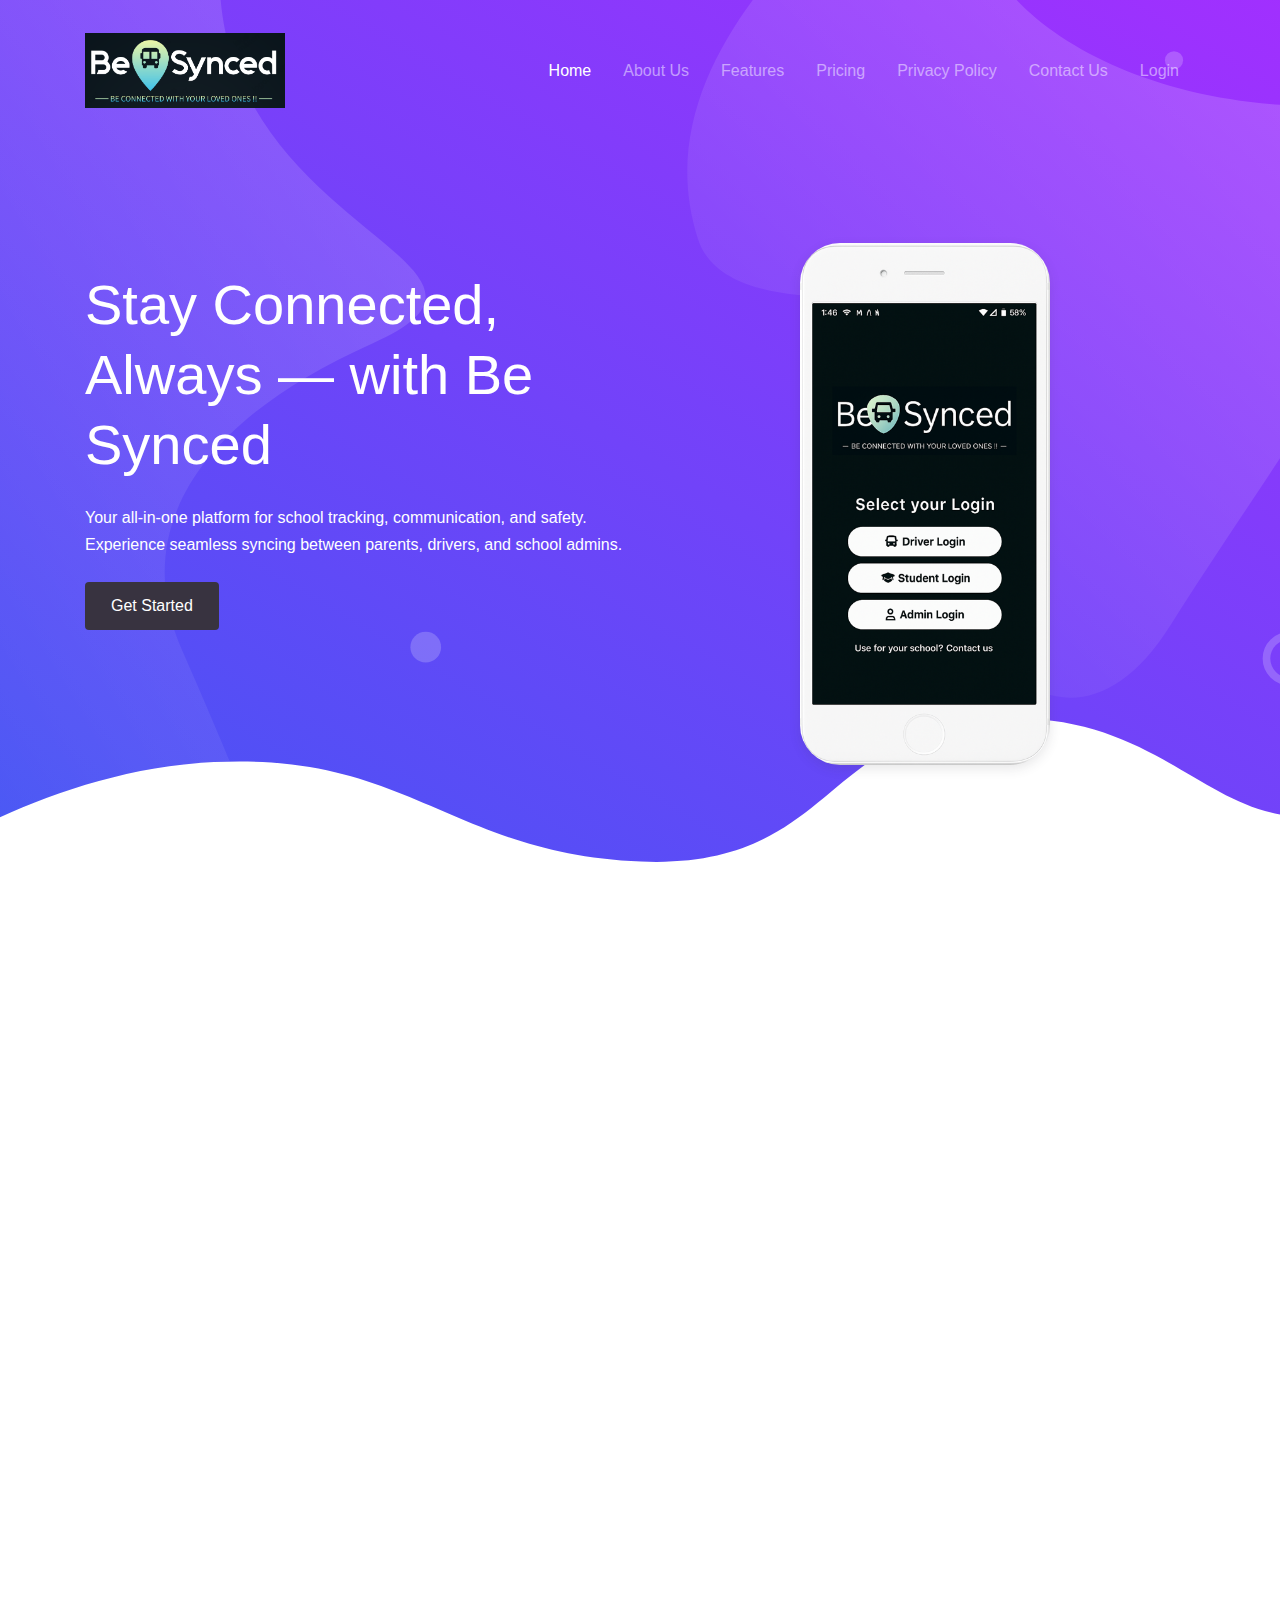
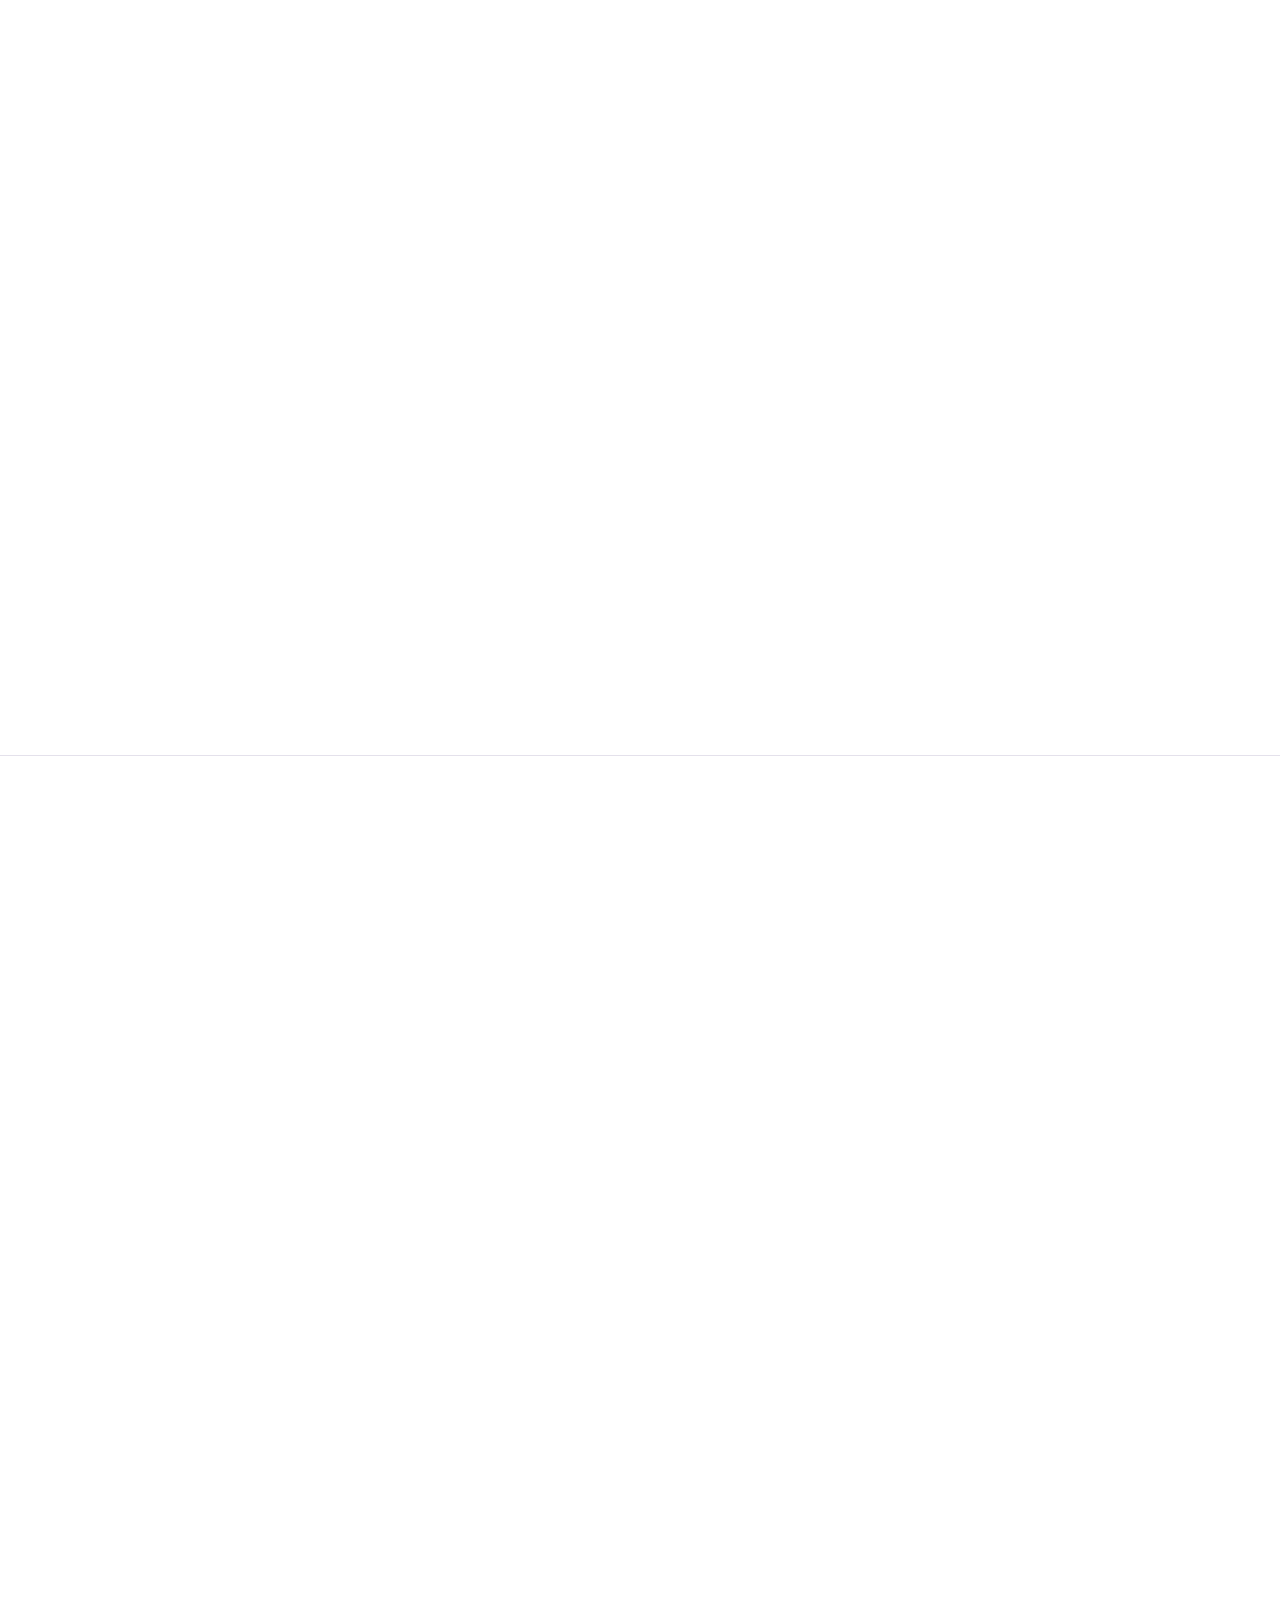
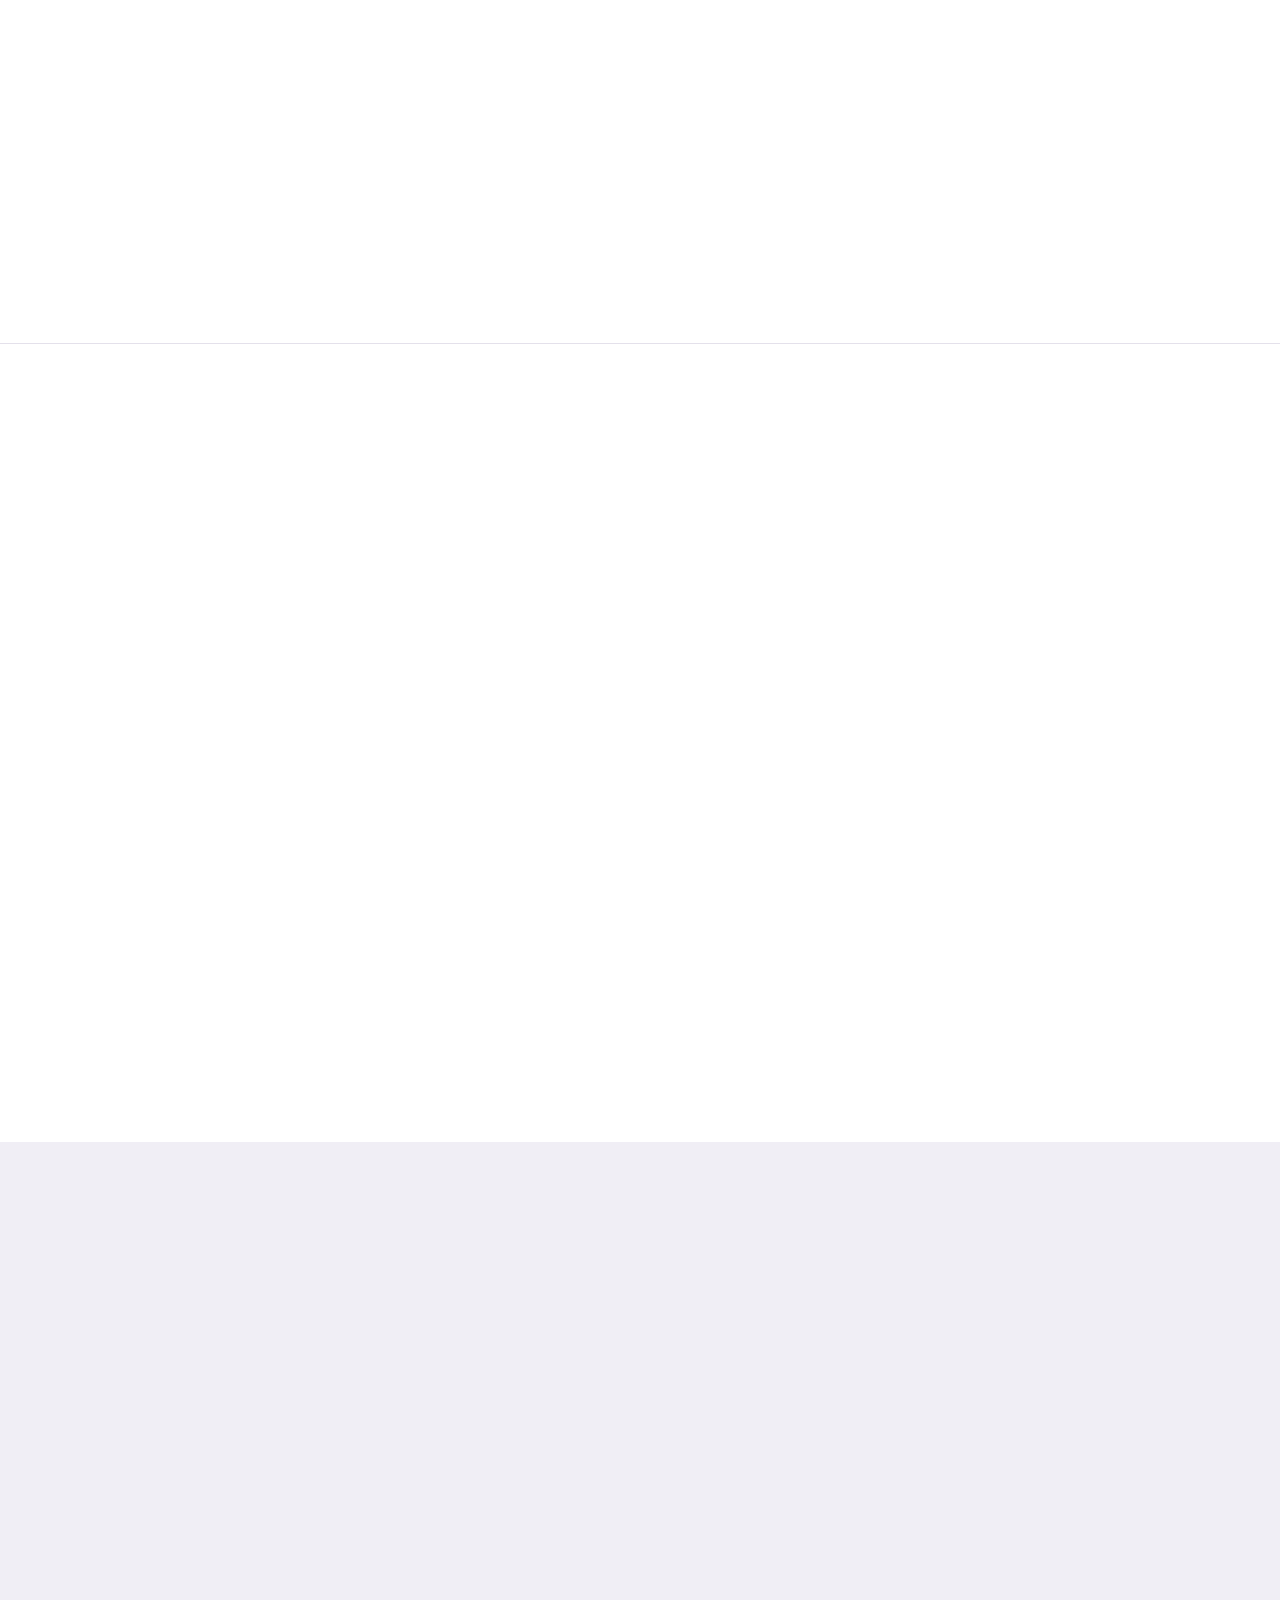
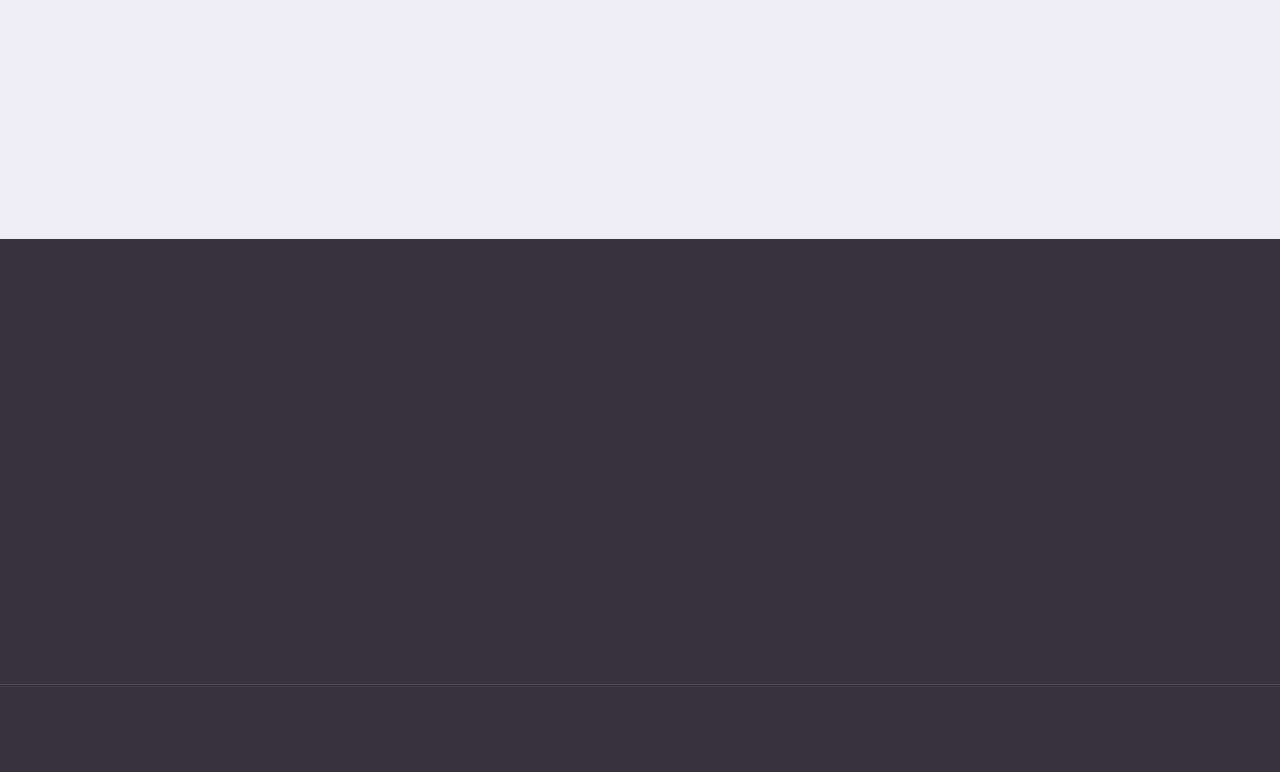
==== commit 015c11b1: "Update index.html" ====
--- a/index.html
+++ b/index.html
@@ -64,7 +64,7 @@
               <a class="nav-link" href="#pricing">Pricing</a>
             </li>
             <li class="nav-item">
-              <a class="nav-link" href="#team">Team</a>
+              <a class="nav-link" href="privacy.html">Privacy Policy</a>
             </li>
             <li class="nav-item">
               <a class="nav-link" href="#contact">Contact Us</a>
@@ -141,7 +141,7 @@
                   </div>
                   <h5 class="fg-gray">Smart Attendance</h5>
                   <p class="fs-small">
-                    Automatic attendance system with monthly summaries and
+                    Attendance system with monthly summaries and
                     alerts for parents and admins.
                   </p>
                 </div>
@@ -301,7 +301,7 @@
                 <img src="assets/img/person/person_1.png" alt="Principal" />
               </div>
               <div class="avatar-caption">
-                <p class="mb-0 fw-medium fg-primary">Anjali Mehra</p>
+                <p class="mb-0 fw-medium fg-primary">Anja Mehra</p>
                 <div class="fs-vsmall fw-medium">
                   Principal, Delhi Public School
                 </div>
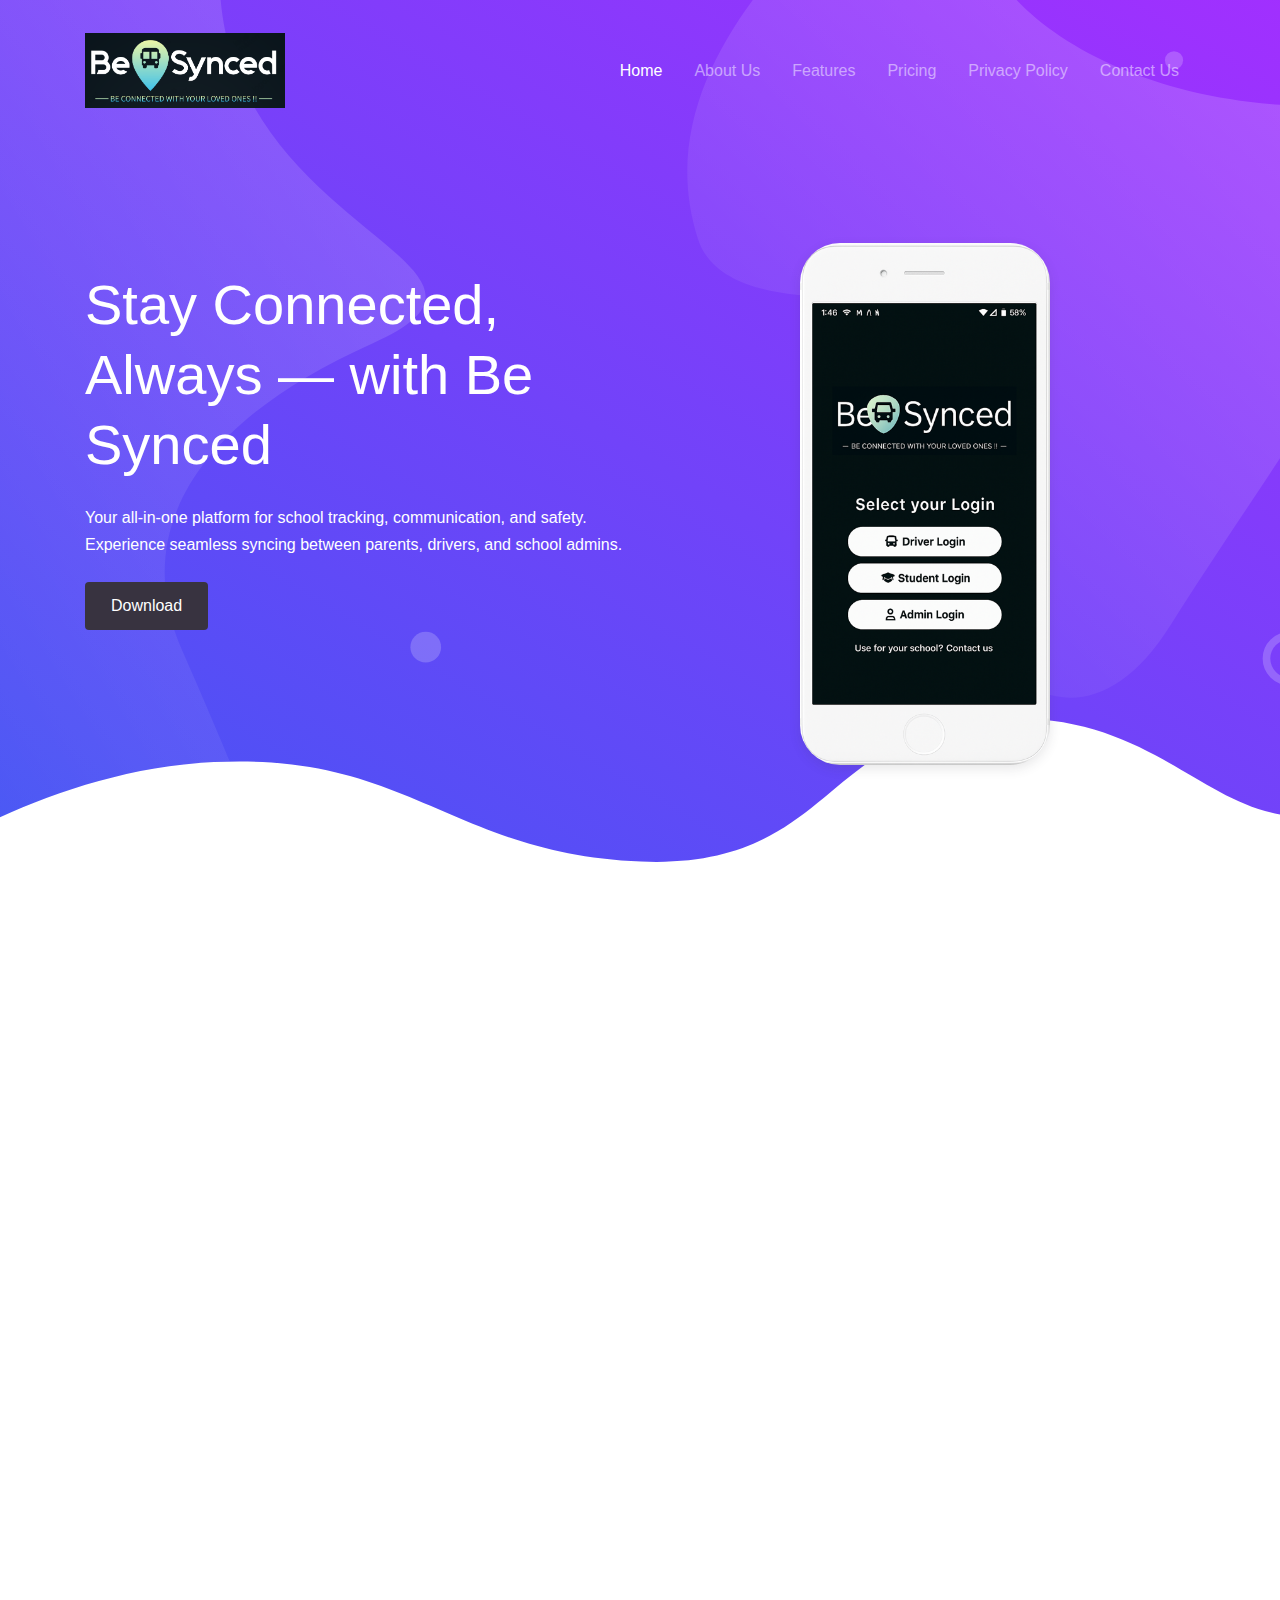
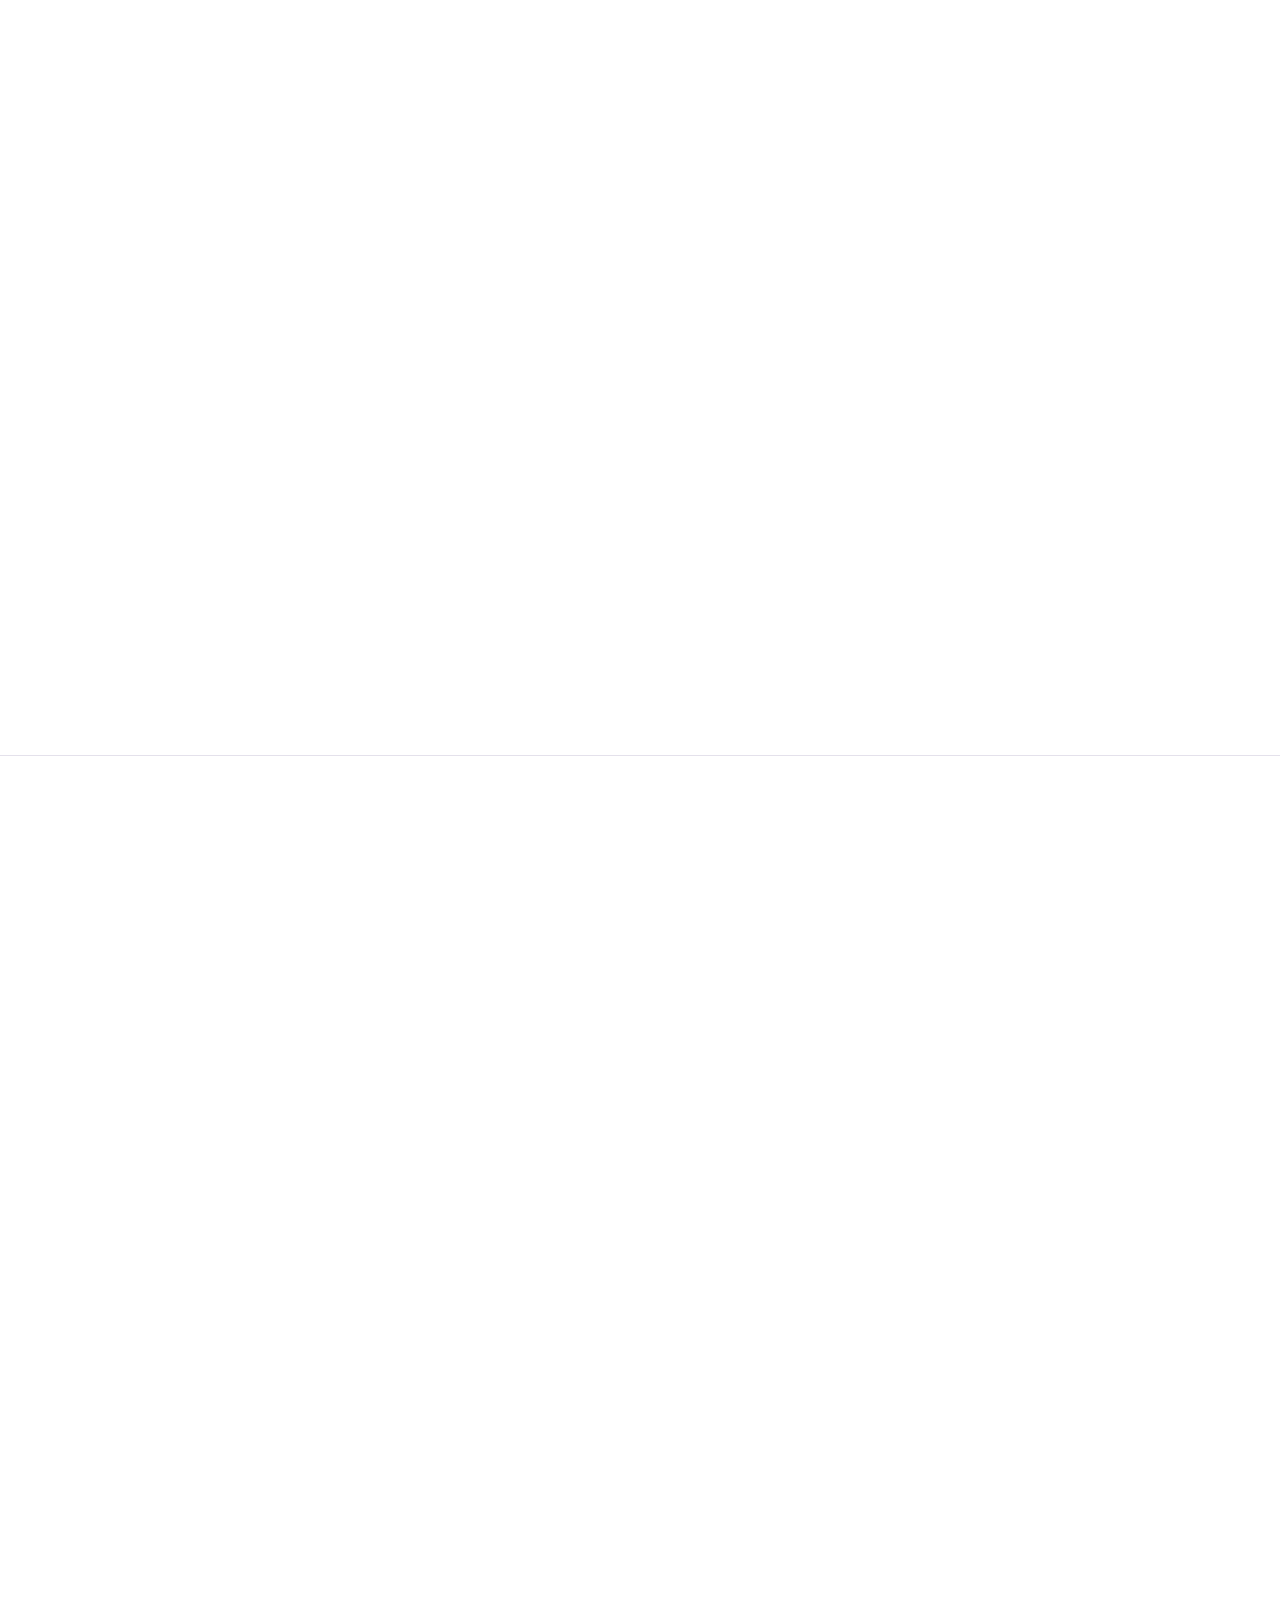
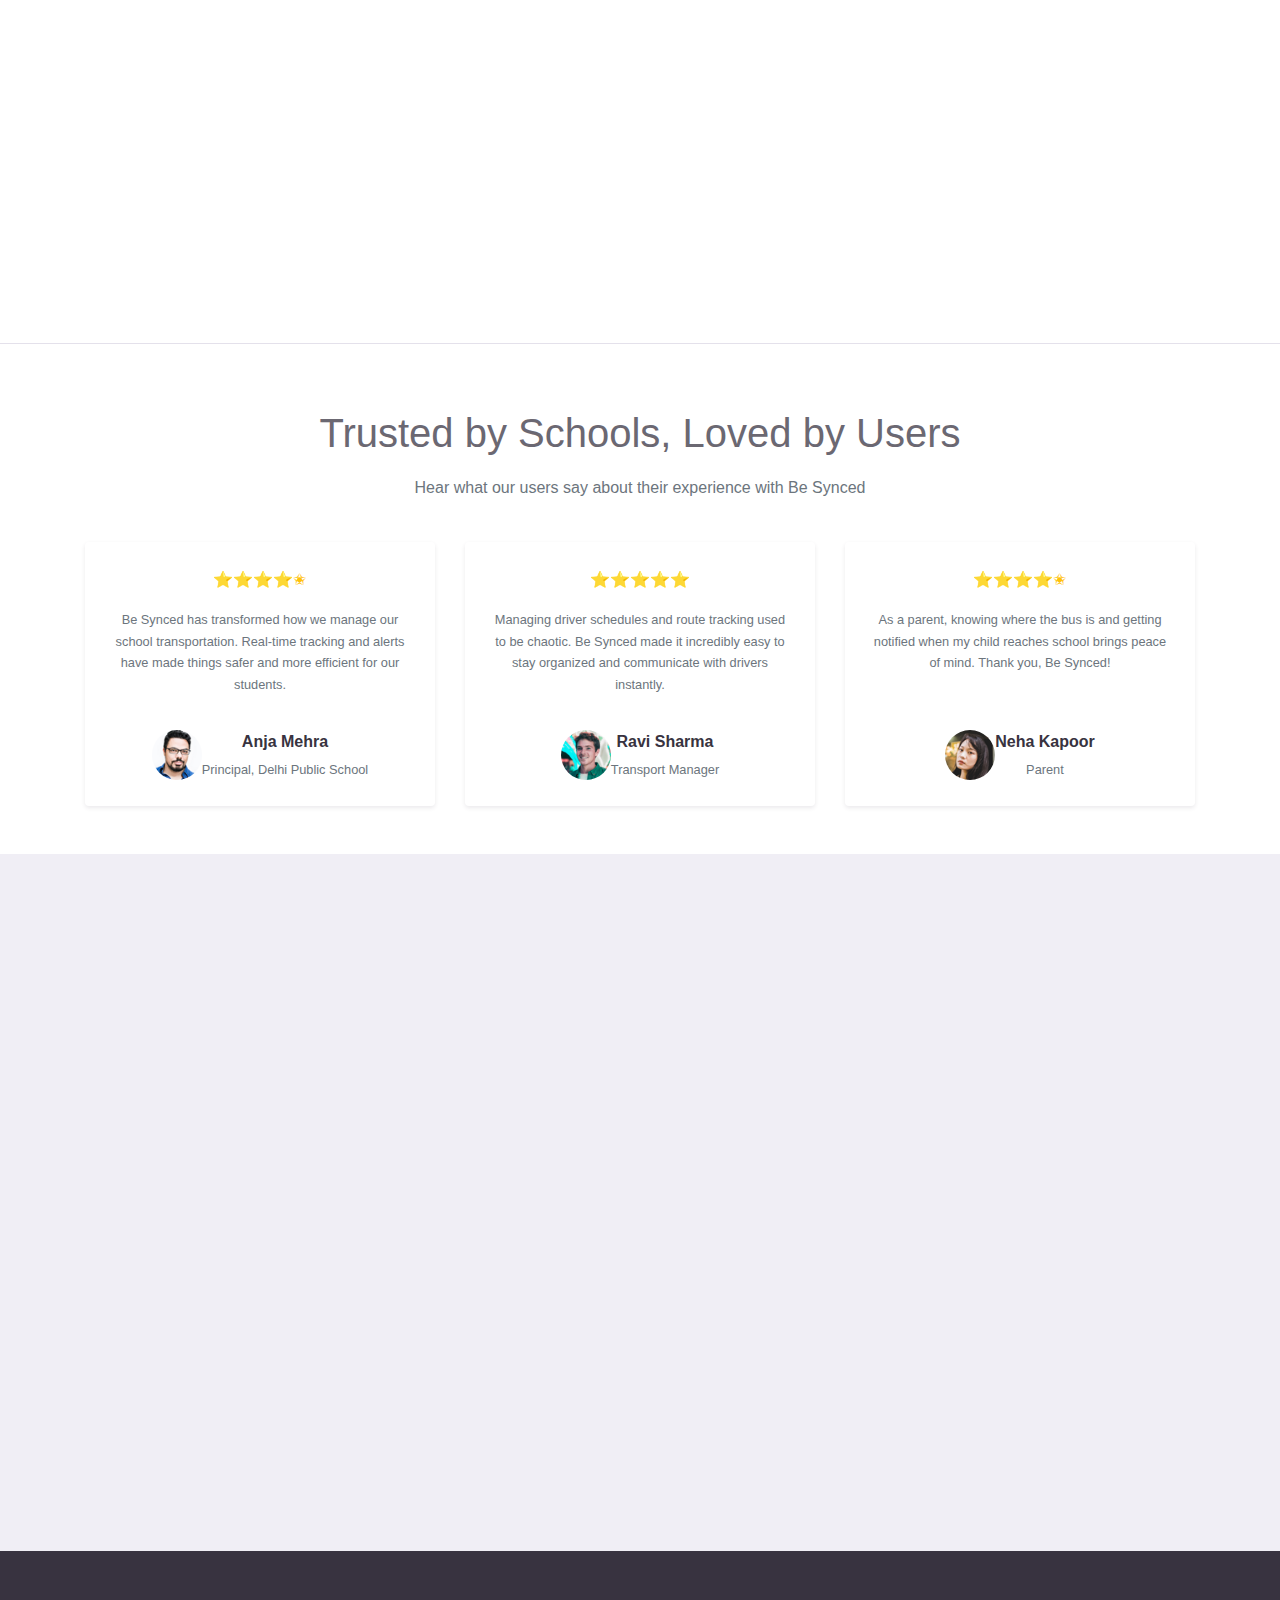
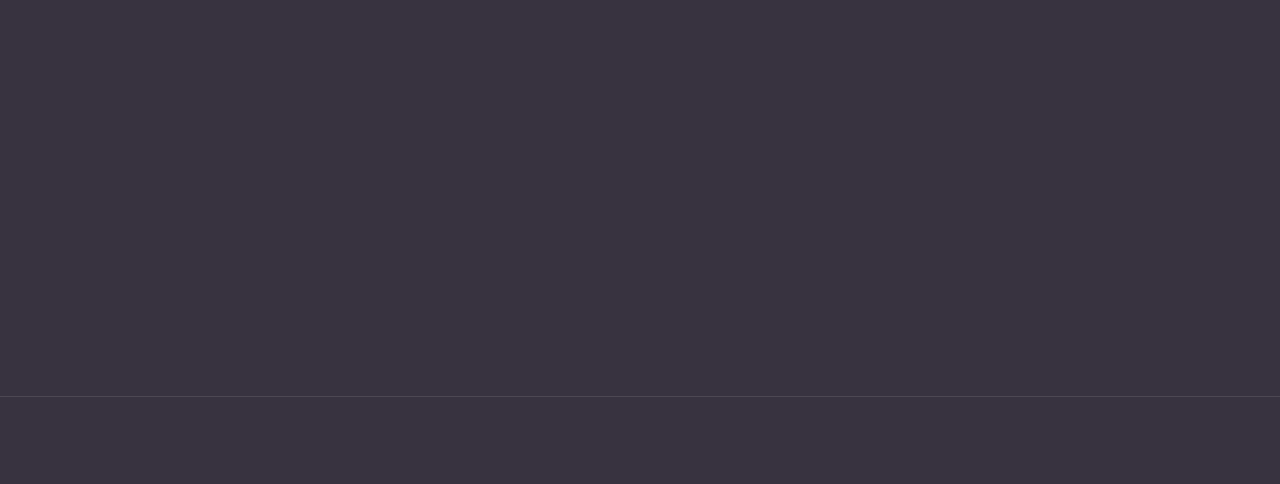
==== commit 958eba72: "Update index.html" ====
--- a/index.html
+++ b/index.html
@@ -69,9 +69,6 @@
             <li class="nav-item">
               <a class="nav-link" href="#contact">Contact Us</a>
             </li>
-            <li class="nav-item">
-              <a class="nav-link" href="#login">Login</a>
-            </li>
           </ul>
         </div>
       </div>
@@ -93,14 +90,15 @@
                 safety. Experience seamless syncing between parents, drivers,
                 and school admins.
               </p>
-              <a href="#" class="btn btn-dark">Get Started</a>
+              <a
+                href="https://drive.google.com/file/d/1YEtqLEMP2QrKQ3ZNghDdLOYjpkRbx7D3/view?usp=drive_link"
+                class="btn btn-dark"
+                >Download</a
+              >
             </div>
             <div class="col-lg-6 d-none d-lg-block wow zoomIn">
               <div class="img-place mobile-preview shadow floating-animate">
-                <img
-                  src="assets/img/landing.png"
-                  alt="Be Synced App Preview"
-                />
+                <img src="assets/img/landing.png" alt="Be Synced App Preview" />
               </div>
             </div>
           </div>
@@ -141,8 +139,8 @@
                   </div>
                   <h5 class="fg-gray">Smart Attendance</h5>
                   <p class="fs-small">
-                    Attendance system with monthly summaries and
-                    alerts for parents and admins.
+                    Attendance system with monthly summaries and alerts for
+                    parents and admins.
                   </p>
                 </div>
               </div>
@@ -268,99 +266,102 @@
     <hr />
 
     <!-- Testimonials -->
-    <div class="page-section">
+    <div class="page-section py-5">
       <div class="container">
         <div class="row justify-content-center text-center">
-          <div class="col-lg-6 wow fadeIn">
-            <h2>Trusted by Schools, Loved by Users</h2>
-            <p>Hear what our users say about their experience with Be Synced</p>
-          </div>
-        </div>
-      </div>
-
-      <div class="container-fluid">
-        <div class="owl-carousel stack-carousel mt-5 wow fadeInUp">
+          <div class="col-lg-8 col-md-10">
+            <h2 class="mb-3">Trusted by Schools, Loved by Users</h2>
+            <p class="text-muted">
+              Hear what our users say about their experience with Be Synced
+            </p>
+          </div>
+        </div>
+      </div>
+
+      <div class="container mt-4">
+        <div class="row g-4">
           <!-- Testimonial 1 -->
-          <div class="item">
-            <div class="ratings fs-small py-3">
-              <span class="icon mai-star"></span>
-              <span class="icon mai-star"></span>
-              <span class="icon mai-star"></span>
-              <span class="icon mai-star"></span>
-              <span class="icon mai-star-half"></span>
-            </div>
-
-            <div class="caption">
-              Be Synced has transformed how we manage our school transportation.
-              Real-time tracking and alerts have made things safer and more
-              efficient for our students.
-            </div>
-
-            <div class="avatar mt-3">
-              <div class="avatar-img">
-                <img src="assets/img/person/person_1.png" alt="Principal" />
-              </div>
-              <div class="avatar-caption">
-                <p class="mb-0 fw-medium fg-primary">Anja Mehra</p>
-                <div class="fs-vsmall fw-medium">
-                  Principal, Delhi Public School
+          <div class="col-lg-4 col-md-6 col-12">
+            <div
+              class="bg-white rounded shadow-sm p-4 h-100 d-flex flex-column text-center"
+            >
+              <div class="ratings mb-3 text-warning">⭐⭐⭐⭐✬</div>
+              <p class="text-muted flex-grow-1 small">
+                Be Synced has transformed how we manage our school
+                transportation. Real-time tracking and alerts have made things
+                safer and more efficient for our students.
+              </p>
+              <div
+                class="d-flex align-items-center justify-content-center mt-3"
+              >
+                <img
+                  src="assets/img/person/person_1.png"
+                  alt="Principal"
+                  class="rounded-circle me-3"
+                  style="width: 50px; height: 50px"
+                />
+                <div class="text-start">
+                  <p class="mb-0 fw-bold">Anja Mehra</p>
+                  <small class="text-muted"
+                    >Principal, Delhi Public School</small
+                  >
                 </div>
               </div>
             </div>
           </div>
 
           <!-- Testimonial 2 -->
-          <div class="item">
-            <div class="ratings fs-small py-3">
-              <span class="icon mai-star"></span>
-              <span class="icon mai-star"></span>
-              <span class="icon mai-star"></span>
-              <span class="icon mai-star"></span>
-              <span class="icon mai-star"></span>
-            </div>
-
-            <div class="caption">
-              Managing driver schedules and route tracking used to be chaotic.
-              Be Synced made it incredibly easy to stay organized and
-              communicate with drivers instantly.
-            </div>
-
-            <div class="avatar mt-3">
-              <div class="avatar-img">
+          <div class="col-lg-4 col-md-6 col-12">
+            <div
+              class="bg-white rounded shadow-sm p-4 h-100 d-flex flex-column text-center"
+            >
+              <div class="ratings mb-3 text-warning">⭐⭐⭐⭐⭐</div>
+              <p class="text-muted flex-grow-1 small">
+                Managing driver schedules and route tracking used to be chaotic.
+                Be Synced made it incredibly easy to stay organized and
+                communicate with drivers instantly.
+              </p>
+              <div
+                class="d-flex align-items-center justify-content-center mt-3"
+              >
                 <img
                   src="assets/img/person/person_2.png"
                   alt="Transport Manager"
+                  class="rounded-circle me-3"
+                  style="width: 50px; height: 50px"
                 />
-              </div>
-              <div class="avatar-caption">
-                <p class="mb-0 fw-medium fg-primary">Ravi Sharma</p>
-                <div class="fs-vsmall fw-medium">Transport Manager</div>
+                <div class="text-start">
+                  <p class="mb-0 fw-bold">Ravi Sharma</p>
+                  <small class="text-muted">Transport Manager</small>
+                </div>
               </div>
             </div>
           </div>
 
           <!-- Testimonial 3 -->
-          <div class="item">
-            <div class="ratings fs-small py-3">
-              <span class="icon mai-star"></span>
-              <span class="icon mai-star"></span>
-              <span class="icon mai-star"></span>
-              <span class="icon mai-star"></span>
-              <span class="icon mai-star-half"></span>
-            </div>
-
-            <div class="caption">
-              As a parent, knowing where the bus is and getting notified when my
-              child reaches school brings peace of mind. Thank you, Be Synced!
-            </div>
-
-            <div class="avatar mt-3">
-              <div class="avatar-img">
-                <img src="assets/img/person/person_3.png" alt="Parent" />
-              </div>
-              <div class="avatar-caption">
-                <p class="mb-0 fw-medium fg-primary">Neha Kapoor</p>
-                <div class="fs-vsmall fw-medium">Parent</div>
+          <div class="col-lg-4 col-md-6 col-12">
+            <div
+              class="bg-white rounded shadow-sm p-4 h-100 d-flex flex-column text-center"
+            >
+              <div class="ratings mb-3 text-warning">⭐⭐⭐⭐✬</div>
+              <p class="text-muted flex-grow-1 small">
+                As a parent, knowing where the bus is and getting notified when
+                my child reaches school brings peace of mind. Thank you, Be
+                Synced!
+              </p>
+              <div
+                class="d-flex align-items-center justify-content-center mt-3"
+              >
+                <img
+                  src="assets/img/person/person_3.png"
+                  alt="Parent"
+                  class="rounded-circle me-3"
+                  style="width: 50px; height: 50px"
+                />
+                <div class="text-start">
+                  <p class="mb-0 fw-bold">Neha Kapoor</p>
+                  <small class="text-muted">Parent</small>
+                </div>
               </div>
             </div>
           </div>
@@ -369,7 +370,7 @@
     </div>
 
     <!-- FAQ -->
-    <div class="page-section bg-light">
+    <div class="page-section bg-light" id="contact">
       <div class="container">
         <div class="row justify-content-center align-items-center">
           <div class="col-lg-5 py-3 wow fadeInUp">
